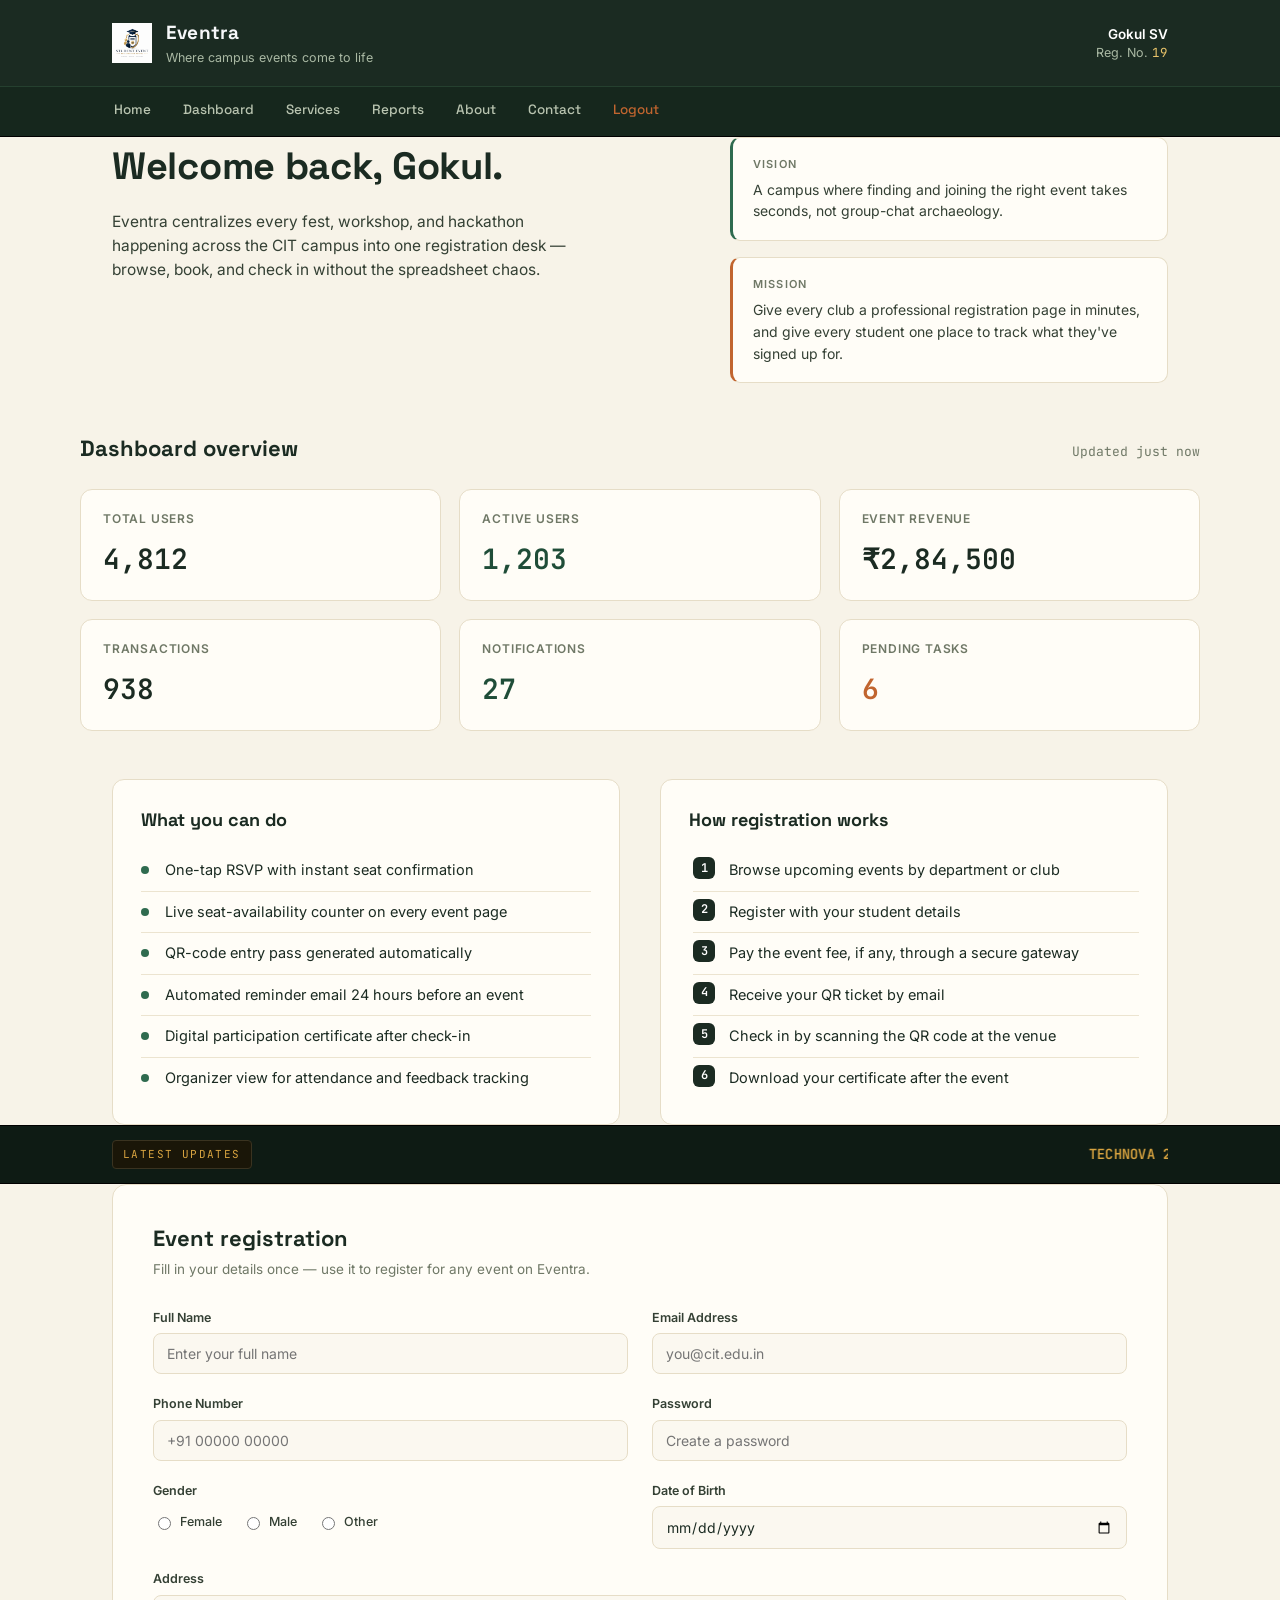
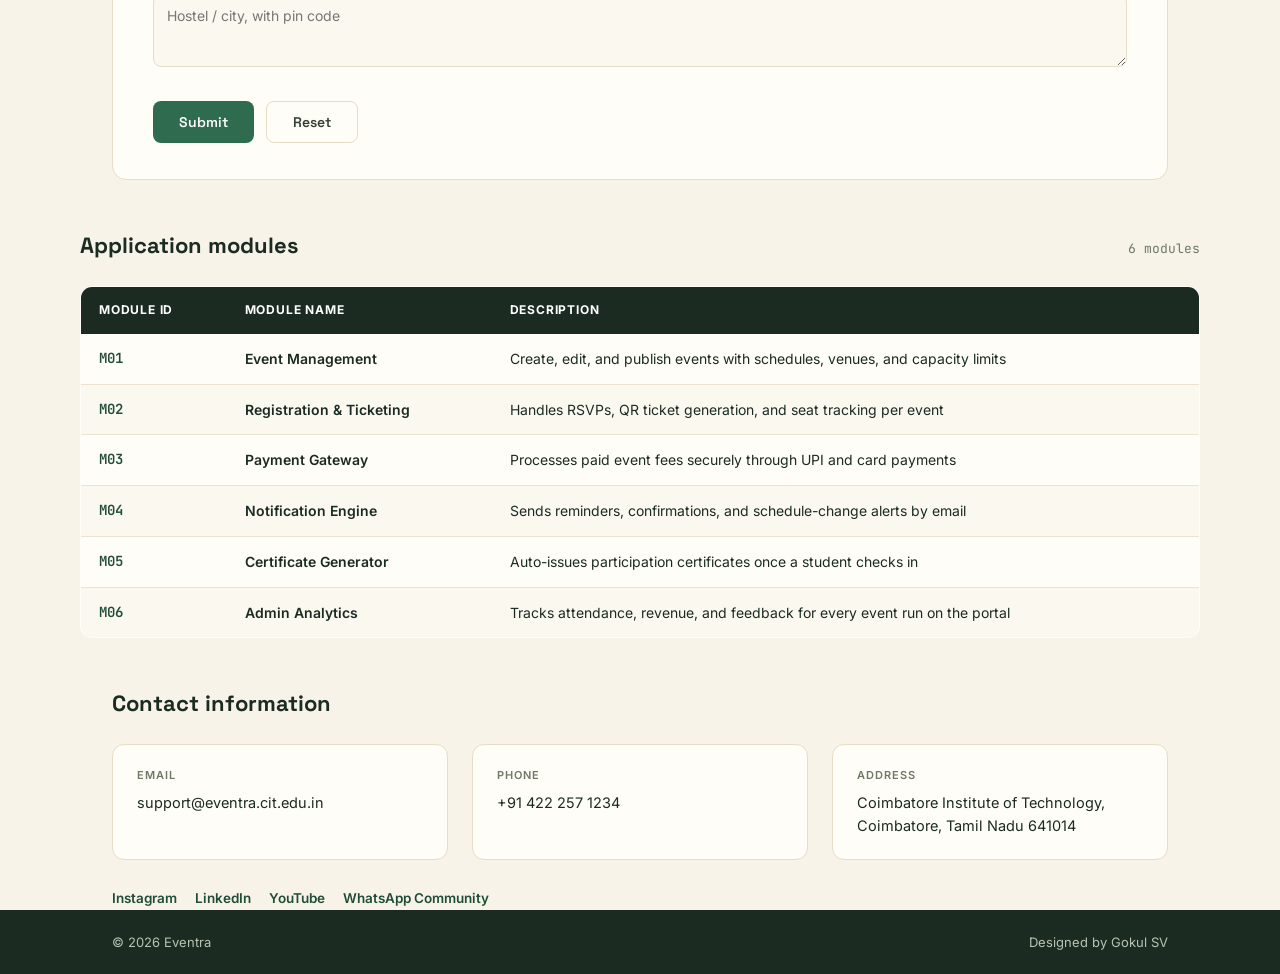
==== index.html @ 33c058a0 "Add files via upload" ====
<!DOCTYPE html>
<html lang="en">
<head>
<meta charset="UTF-8">
<meta name="viewport" content="width=device-width, initial-scale=1.0">
<title>Eventra — Student Event Registration Portal</title>
<link rel="preconnect" href="https://fonts.googleapis.com">
<link rel="preconnect" href="https://fonts.gstatic.com" crossorigin>
<link href="https://fonts.googleapis.com/css2?family=Space+Grotesk:wght@500;600;700&family=Inter:wght@400;500;600&family=JetBrains+Mono:wght@400;500;600&display=swap" rel="stylesheet">
<style>
  :root{
    --ink:#1b2b22;
    --paper:#f7f3e8;
    --surface:#fffdf7;
    --line:#e6ddc7;
    --muted:#6f7866;
    --teal:#2f6b4f;
    --teal-deep:#1f4d38;
    --coral:#c1652f;
    --amber:#d9a440;
  }

  *{ box-sizing:border-box; }
  html,body{ margin:0; padding:0; }
  body{
    background:var(--paper);
    color:var(--ink);
    font-family:'Inter', sans-serif;
    line-height:1.55;
    -webkit-font-smoothing:antialiased;
  }
  h1,h2,h3,.brand-name,nav a,button{ font-family:'Space Grotesk', sans-serif; }
  .mono{ font-family:'JetBrains Mono', monospace; }
  a{ color:inherit; text-decoration:none; }
  img,svg{ display:block; }

  .wrap{ max-width:1120px; margin:0 auto; padding:0 32px; }
  section{ padding:64px 0; }
  section.tight{ padding:48px 0; }

  /* ---------- Header ---------- */
  header.site-head{
    background:var(--ink);
    color:#f6f7f9;
    position:sticky;
    top:0;
    z-index:50;
    border-bottom:1px solid #000;
  }
  .head-inner{
    max-width:1120px;
    margin:0 auto;
    padding:18px 32px;
    display:flex;
    align-items:center;
    justify-content:space-between;
    gap:24px;
    flex-wrap:wrap;
  }
  .brand{ display:flex; align-items:center; gap:14px; }
  .brand-mark{
    width:40px; height:40px; border-radius:10px;
    background:linear-gradient(155deg, var(--teal), var(--teal-deep));
    display:flex; align-items:center; justify-content:center;
    color:#fff; font-weight:700; font-size:18px; flex-shrink:0;
  }
  .brand-text .brand-name{ font-size:19px; font-weight:700; letter-spacing:0.2px; }
  .brand-text .tagline{ font-size:12.5px; color:#a9b8a3; margin-top:1px; }

  .student-tag{
    text-align:right;
    font-size:12.5px;
    color:#a9b8a3;
    line-height:1.4;
  }
  .student-tag strong{ color:#fff; font-weight:600; display:block; font-size:13.5px; }
  .student-tag .regno{ color:#e9c46a; }

  nav.main-nav{
    background:#16271d;
    border-top:1px solid #25402f;
  }
  nav.main-nav ul{
    max-width:1120px;
    margin:0 auto;
    padding:0 32px;
    list-style:none;
    display:flex;
    gap:28px;
    overflow-x:auto;
  }
  nav.main-nav li{ flex-shrink:0; }
  nav.main-nav a{
    display:inline-block;
    padding:13px 2px;
    color:#b9c4b0;
    font-size:13.5px;
    font-weight:500;
    border-bottom:2px solid transparent;
  }
  nav.main-nav a:hover{ color:#fff; border-bottom-color:var(--teal); }
  nav.main-nav a.logout{ color:var(--coral); }

  /* ---------- Welcome ---------- */
  .welcome-grid{
    display:grid;
    grid-template-columns:1.3fr 1fr;
    gap:48px;
    align-items:start;
  }
  .welcome-grid h1{
    font-size:38px;
    font-weight:700;
    margin:0 0 14px;
    letter-spacing:-0.3px;
  }
  .welcome-grid p.desc{
    color:#344034;
    font-size:15.5px;
    max-width:480px;
    margin:0;
  }
  .vm-stack{ display:flex; flex-direction:column; gap:16px; }
  .vm-card{
    background:var(--surface);
    border:1px solid var(--line);
    border-left:3px solid var(--teal);
    border-radius:10px;
    padding:18px 20px;
  }
  .vm-card.mission{ border-left-color:var(--coral); }
  .vm-card .eyebrow{
    font-size:11px;
    text-transform:uppercase;
    letter-spacing:1.2px;
    color:var(--muted);
    font-weight:600;
    margin-bottom:6px;
  }
  .vm-card p{ margin:0; font-size:14px; color:#344034; }

  /* ---------- Stats ---------- */
  .stats-head{ display:flex; align-items:baseline; justify-content:space-between; margin-bottom:24px; flex-wrap:wrap; gap:8px; }
  .stats-head h2{ font-size:22px; margin:0; }
  .stats-head span{ font-size:13px; color:var(--muted); }

  .stat-grid{
    display:grid;
    grid-template-columns:repeat(3, 1fr);
    gap:18px;
  }
  .stat-card{
    background:var(--surface);
    border:1px solid var(--line);
    border-radius:12px;
    padding:20px 22px;
  }
  .stat-card .label{
    font-size:12px;
    color:var(--muted);
    text-transform:uppercase;
    letter-spacing:0.8px;
    font-weight:600;
  }
  .stat-card .value{
    font-family:'JetBrains Mono', monospace;
    font-size:28px;
    font-weight:600;
    margin-top:8px;
    color:var(--ink);
  }
  .stat-card .value.accent{ color:var(--teal-deep); }
  .stat-card .value.warn{ color:var(--coral); }

  /* ---------- Features / Services ---------- */
  .split-grid{
    display:grid;
    grid-template-columns:1fr 1fr;
    gap:40px;
  }
  .split-grid h3{ font-size:18px; margin:0 0 16px; }
  .split-grid .panel{
    background:var(--surface);
    border:1px solid var(--line);
    border-radius:12px;
    padding:26px 28px;
    height:100%;
  }
  ul.feature-list{ margin:0; padding:0; list-style:none; }
  ul.feature-list li{
    position:relative;
    padding:9px 0 9px 24px;
    font-size:14.5px;
    border-bottom:1px solid #ece4d0;
  }
  ul.feature-list li:last-child{ border-bottom:none; }
  ul.feature-list li::before{
    content:"";
    position:absolute; left:0; top:16px;
    width:8px; height:8px; border-radius:50%;
    background:var(--teal);
  }

  ol.service-list{ margin:0; padding:0 0 0 4px; list-style:none; counter-reset:step; }
  ol.service-list li{
    counter-increment:step;
    position:relative;
    padding:9px 0 9px 36px;
    font-size:14.5px;
    border-bottom:1px solid #ece4d0;
  }
  ol.service-list li:last-child{ border-bottom:none; }
  ol.service-list li::before{
    content:counter(step);
    position:absolute; left:0; top:7px;
    width:22px; height:22px; border-radius:6px;
    background:var(--ink); color:#fff;
    font-family:'JetBrains Mono', monospace;
    font-size:12px; font-weight:600;
    display:flex; align-items:center; justify-content:center;
  }

  /* ---------- Latest Updates: departure board ---------- */
  .board-section{ padding:0; }
  .board{
    background:#0e1b14;
    border-top:1px solid #000;
    border-bottom:1px solid #000;
    padding:0;
    overflow:hidden;
  }
  .board-inner{
    max-width:1120px;
    margin:0 auto;
    padding:14px 32px;
    display:flex;
    align-items:center;
    gap:18px;
  }
  .board-label{
    flex-shrink:0;
    font-family:'JetBrains Mono', monospace;
    font-size:11px;
    letter-spacing:1.4px;
    text-transform:uppercase;
    color:var(--amber);
    border:1px solid #3a3320;
    padding:5px 10px;
    border-radius:4px;
    background:#1a1608;
  }
  marquee{
    font-family:'JetBrains Mono', monospace;
    color:#bfe6c9;
    font-size:14px;
    letter-spacing:0.3px;
  }
  marquee b{ color:var(--amber); font-weight:600; }

  /* ---------- Registration Form ---------- */
  .form-card{
    background:var(--surface);
    border:1px solid var(--line);
    border-radius:14px;
    padding:36px 40px;
  }
  .form-card h2{ margin:0 0 4px; font-size:22px; }
  .form-card .sub{ color:var(--muted); font-size:13.5px; margin:0 0 28px; }
  .form-grid{
    display:grid;
    grid-template-columns:1fr 1fr;
    gap:20px 24px;
  }
  .form-grid .full{ grid-column:1 / -1; }
  label{
    display:block;
    font-size:12.5px;
    font-weight:600;
    color:#344034;
    margin-bottom:6px;
  }
  input[type=text], input[type=email], input[type=tel], input[type=password], input[type=date], select, textarea{
    width:100%;
    border:1px solid var(--line);
    border-radius:8px;
    padding:11px 13px;
    font-family:'Inter', sans-serif;
    font-size:14px;
    background:#fbf8f0;
    color:var(--ink);
  }
  input:focus, select:focus, textarea:focus{
    outline:2px solid var(--teal);
    outline-offset:1px;
    background:#fffdf7;
  }
  textarea{ resize:vertical; min-height:72px; }
  .radio-row{ display:flex; gap:20px; align-items:center; padding-top:6px; }
  .radio-row label{ display:flex; align-items:center; gap:6px; font-weight:500; margin-bottom:0; }
  .radio-row input{ width:auto; }
  .form-actions{ display:flex; gap:12px; margin-top:8px; }
  button{
    font-size:14px; font-weight:600;
    padding:11px 26px;
    border-radius:8px;
    border:none;
    cursor:pointer;
  }
  button[type=submit]{ background:var(--teal); color:#fff; }
  button[type=submit]:hover{ background:var(--teal-deep); }
  button[type=reset]{ background:transparent; color:#344034; border:1px solid var(--line); }
  button[type=reset]:hover{ background:#f0ead8; }

  /* ---------- Modules table ---------- */
  table.modules{
    width:100%;
    border-collapse:collapse;
    background:var(--surface);
    border:1px solid var(--line);
    border-radius:12px;
    overflow:hidden;
  }
  table.modules thead th{
    background:var(--ink);
    color:#fff;
    text-align:left;
    font-size:12px;
    text-transform:uppercase;
    letter-spacing:0.8px;
    padding:14px 18px;
  }
  table.modules td{
    padding:14px 18px;
    font-size:14px;
    border-bottom:1px solid #ece4d0;
    vertical-align:top;
  }
  table.modules tbody tr:nth-child(even){ background:#fbf8f0; }
  table.modules tbody tr:last-child td{ border-bottom:none; }
  table.modules td.id{ font-family:'JetBrains Mono', monospace; color:var(--teal-deep); font-weight:600; white-space:nowrap; }
  table.modules td.name{ font-weight:600; white-space:nowrap; }

  /* ---------- Contact ---------- */
  .contact-grid{
    display:grid;
    grid-template-columns:repeat(3, 1fr);
    gap:24px;
  }
  .contact-card{
    background:var(--surface);
    border:1px solid var(--line);
    border-radius:12px;
    padding:22px 24px;
  }
  .contact-card .eyebrow{
    font-size:11px; text-transform:uppercase; letter-spacing:1px;
    color:var(--muted); font-weight:600; margin-bottom:8px;
  }
  .contact-card p{ margin:0; font-size:14.5px; }
  .social-row{
    margin-top:28px;
    display:flex; gap:18px; flex-wrap:wrap;
    font-size:13.5px;
  }
  .social-row a{ color:var(--teal-deep); font-weight:600; border-bottom:1px solid transparent; }
  .social-row a:hover{ border-bottom-color:var(--teal-deep); }

  /* ---------- Footer ---------- */
  footer{
    background:var(--ink);
    color:#b9c4b0;
    padding:22px 0;
  }
  .foot-inner{
    max-width:1120px;
    margin:0 auto;
    padding:0 32px;
    display:flex;
    justify-content:space-between;
    flex-wrap:wrap;
    gap:8px;
    font-size:13px;
  }

  /* ---------- Responsive ---------- */
  @media (max-width: 860px){
    .welcome-grid, .split-grid{ grid-template-columns:1fr; }
    .stat-grid{ grid-template-columns:repeat(2,1fr); }
    .contact-grid{ grid-template-columns:1fr; }
    .form-grid{ grid-template-columns:1fr; }
    .form-card{ padding:28px 22px; }
  }
  @media (max-width: 520px){
    .stat-grid{ grid-template-columns:1fr; }
    .welcome-grid h1{ font-size:30px; }
    .head-inner{ flex-direction:column; align-items:flex-start; }
    .student-tag{ text-align:left; }
  }
</style>
</head>
<body>

<header class="site-head">
  <div class="head-inner">
    <div class="brand">
      <div class="brand-mark">
    <img src="logo.png" alt="Eventra Logo" width="40" height="40">
</div>
      <div class="brand-text">
        <div class="brand-name">Eventra</div>
        <div class="tagline">Where campus events come to life</div>
      </div>
    </div>
    <div class="student-tag">
      <strong>Gokul SV</strong>
      Reg. No. <span class="regno mono">19</span>
    </div>
  </div>
  <nav class="main-nav">
    <ul>
      <li><a href="#home">Home</a></li>
      <li><a href="#dashboard">Dashboard</a></li>
      <li><a href="#services">Services</a></li>
      <li><a href="#reports">Reports</a></li>
      <li><a href="#about">About</a></li>
      <li><a href="#contact">Contact</a></li>
      <li><a href="#" class="logout">Logout</a></li>
    </ul>
  </nav>
</header>

<!-- Welcome Section -->
<section id="home" class="wrap">
  <div class="welcome-grid">
    <div>
      <h1>Welcome back, Gokul.</h1>
      <p class="desc">Eventra centralizes every fest, workshop, and hackathon happening across the CIT campus into one registration desk — browse, book, and check in without the spreadsheet chaos.</p>
    </div>
    <div class="vm-stack">
      <div class="vm-card">
        <div class="eyebrow">Vision</div>
        <p>A campus where finding and joining the right event takes seconds, not group-chat archaeology.</p>
      </div>
      <div class="vm-card mission">
        <div class="eyebrow">Mission</div>
        <p>Give every club a professional registration page in minutes, and give every student one place to track what they've signed up for.</p>
      </div>
    </div>
  </div>
</section>

<!-- Dashboard Statistics -->
<section id="dashboard" class="wrap tight">
  <div class="stats-head">
    <h2>Dashboard overview</h2>
    <span class="mono">Updated just now</span>
  </div>
  <div class="stat-grid">
    <div class="stat-card">
      <div class="label">Total Users</div>
      <div class="value">4,812</div>
    </div>
    <div class="stat-card">
      <div class="label">Active Users</div>
      <div class="value accent">1,203</div>
    </div>
    <div class="stat-card">
      <div class="label">Event Revenue</div>
      <div class="value">&#8377;2,84,500</div>
    </div>
    <div class="stat-card">
      <div class="label">Transactions</div>
      <div class="value">938</div>
    </div>
    <div class="stat-card">
      <div class="label">Notifications</div>
      <div class="value accent">27</div>
    </div>
    <div class="stat-card">
      <div class="label">Pending Tasks</div>
      <div class="value warn">6</div>
    </div>
  </div>
</section>

<!-- Features & Services -->
<section id="services" class="wrap">
  <div class="split-grid">
    <div class="panel">
      <h3>What you can do</h3>
      <ul class="feature-list">
        <li>One-tap RSVP with instant seat confirmation</li>
        <li>Live seat-availability counter on every event page</li>
        <li>QR-code entry pass generated automatically</li>
        <li>Automated reminder email 24 hours before an event</li>
        <li>Digital participation certificate after check-in</li>
        <li>Organizer view for attendance and feedback tracking</li>
      </ul>
    </div>
    <div class="panel">
      <h3>How registration works</h3>
      <ol class="service-list">
        <li>Browse upcoming events by department or club</li>
        <li>Register with your student details</li>
        <li>Pay the event fee, if any, through a secure gateway</li>
        <li>Receive your QR ticket by email</li>
        <li>Check in by scanning the QR code at the venue</li>
        <li>Download your certificate after the event</li>
      </ol>
    </div>
  </div>
</section>

<!-- Latest Updates -->
<section class="board-section">
  <div class="board">
    <div class="board-inner">
      <span class="board-label">Latest&nbsp;Updates</span>
      <marquee behavior="scroll" direction="left" scrollamount="5">
        <b>TECHNOVA 2026</b> registrations close this Friday &nbsp;&bull;&nbsp; New workshop on <b>UI/UX Design</b> — seats filling fast &nbsp;&bull;&nbsp; Cultural Fest volunteer sign-ups are now open &nbsp;&bull;&nbsp; Scheduled maintenance: payment gateway upgrade tonight, 11&nbsp;PM–12&nbsp;AM &nbsp;&bull;&nbsp; Certificates for last week's Hackathon are now ready for download
      </marquee>
    </div>
  </div>
</section>

<!-- Registration Form -->
<section id="register" class="wrap">
  <div class="form-card">
    <h2>Event registration</h2>
    <p class="sub">Fill in your details once — use it to register for any event on Eventra.</p>
    <form>
      <div class="form-grid">
        <div>
          <label for="name">Full Name</label>
          <input type="text" id="name" name="name" placeholder="Enter your full name" required>
        </div>
        <div>
          <label for="email">Email Address</label>
          <input type="email" id="email" name="email" placeholder="you@cit.edu.in" required>
        </div>
        <div>
          <label for="phone">Phone Number</label>
          <input type="tel" id="phone" name="phone" placeholder="+91 00000 00000" required>
        </div>
        <div>
          <label for="password">Password</label>
          <input type="password" id="password" name="password" placeholder="Create a password" required>
        </div>
        <div>
          <label>Gender</label>
          <div class="radio-row">
            <label><input type="radio" name="gender" value="female"> Female</label>
            <label><input type="radio" name="gender" value="male"> Male</label>
            <label><input type="radio" name="gender" value="other"> Other</label>
          </div>
        </div>
        <div>
          <label for="dob">Date of Birth</label>
          <input type="date" id="dob" name="dob">
        </div>
        <div class="full">
          <label for="address">Address</label>
          <textarea id="address" name="address" placeholder="Hostel / city, with pin code"></textarea>
        </div>
        <div class="full form-actions">
          <button type="submit">Submit</button>
          <button type="reset">Reset</button>
        </div>
      </div>
    </form>
  </div>
</section>

<!-- Application Modules -->
<section id="reports" class="wrap tight">
  <div class="stats-head">
    <h2>Application modules</h2>
    <span class="mono">6 modules</span>
  </div>
  <table class="modules">
    <thead>
      <tr>
        <th>Module ID</th>
        <th>Module Name</th>
        <th>Description</th>
      </tr>
    </thead>
    <tbody>
      <tr>
        <td class="id">M01</td>
        <td class="name">Event Management</td>
        <td>Create, edit, and publish events with schedules, venues, and capacity limits</td>
      </tr>
      <tr>
        <td class="id">M02</td>
        <td class="name">Registration &amp; Ticketing</td>
        <td>Handles RSVPs, QR ticket generation, and seat tracking per event</td>
      </tr>
      <tr>
        <td class="id">M03</td>
        <td class="name">Payment Gateway</td>
        <td>Processes paid event fees securely through UPI and card payments</td>
      </tr>
      <tr>
        <td class="id">M04</td>
        <td class="name">Notification Engine</td>
        <td>Sends reminders, confirmations, and schedule-change alerts by email</td>
      </tr>
      <tr>
        <td class="id">M05</td>
        <td class="name">Certificate Generator</td>
        <td>Auto-issues participation certificates once a student checks in</td>
      </tr>
      <tr>
        <td class="id">M06</td>
        <td class="name">Admin Analytics</td>
        <td>Tracks attendance, revenue, and feedback for every event run on the portal</td>
      </tr>
    </tbody>
  </table>
</section>

<!-- Contact Information -->
<section id="contact" class="wrap">
  <div class="stats-head">
    <h2>Contact information</h2>
  </div>
  <div class="contact-grid">
    <div class="contact-card">
      <div class="eyebrow">Email</div>
      <p>support@eventra.cit.edu.in</p>
    </div>
    <div class="contact-card">
      <div class="eyebrow">Phone</div>
      <p>+91 422 257 1234</p>
    </div>
    <div class="contact-card">
      <div class="eyebrow">Address</div>
      <p>Coimbatore Institute of Technology, Coimbatore, Tamil Nadu 641014</p>
    </div>
  </div>
  <div class="social-row">
    <a href="#">Instagram</a>
    <a href="#">LinkedIn</a>
    <a href="#">YouTube</a>
    <a href="#">WhatsApp Community</a>
  </div>
</section>

<div id="about" style="display:none"></div>

<footer>
  <div class="foot-inner">
    <span>&copy; 2026 Eventra</span>
    <span>Designed by Gokul SV</span>
  </div>
</footer>

</body>
</html>
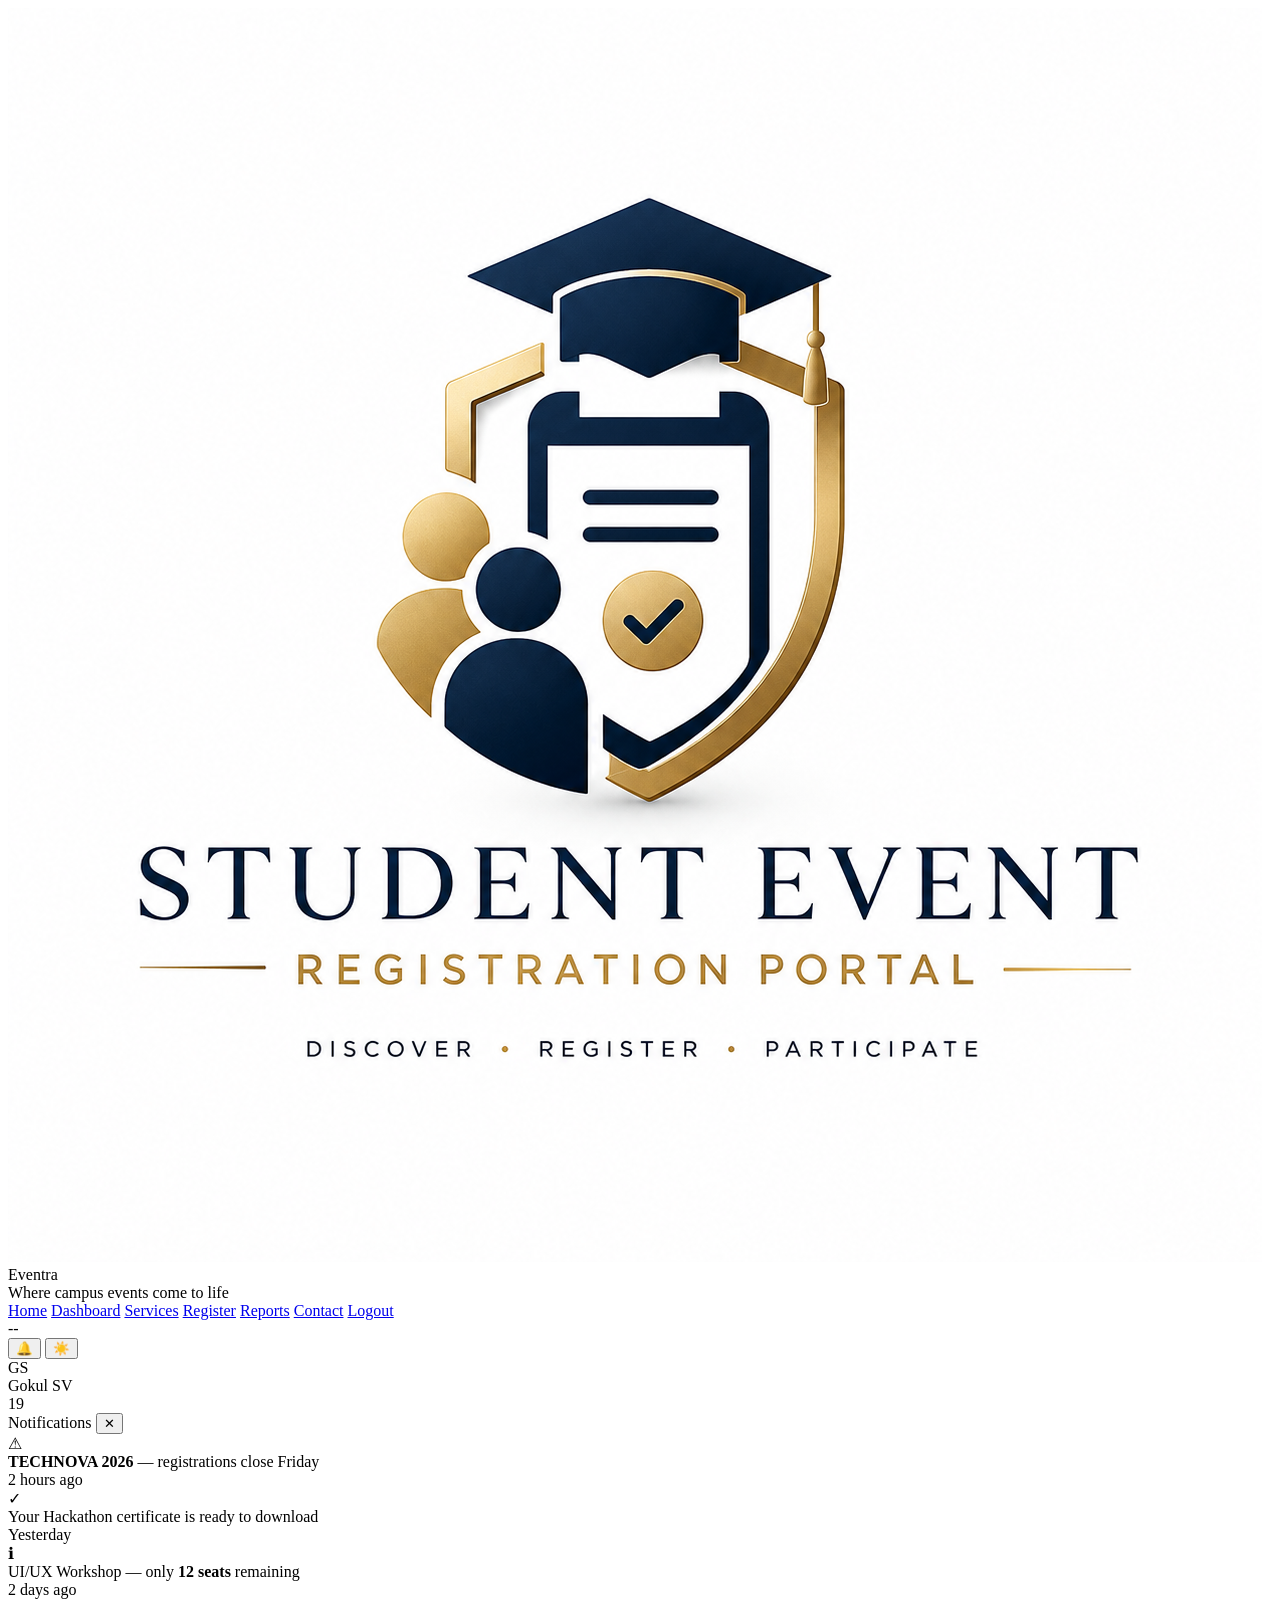
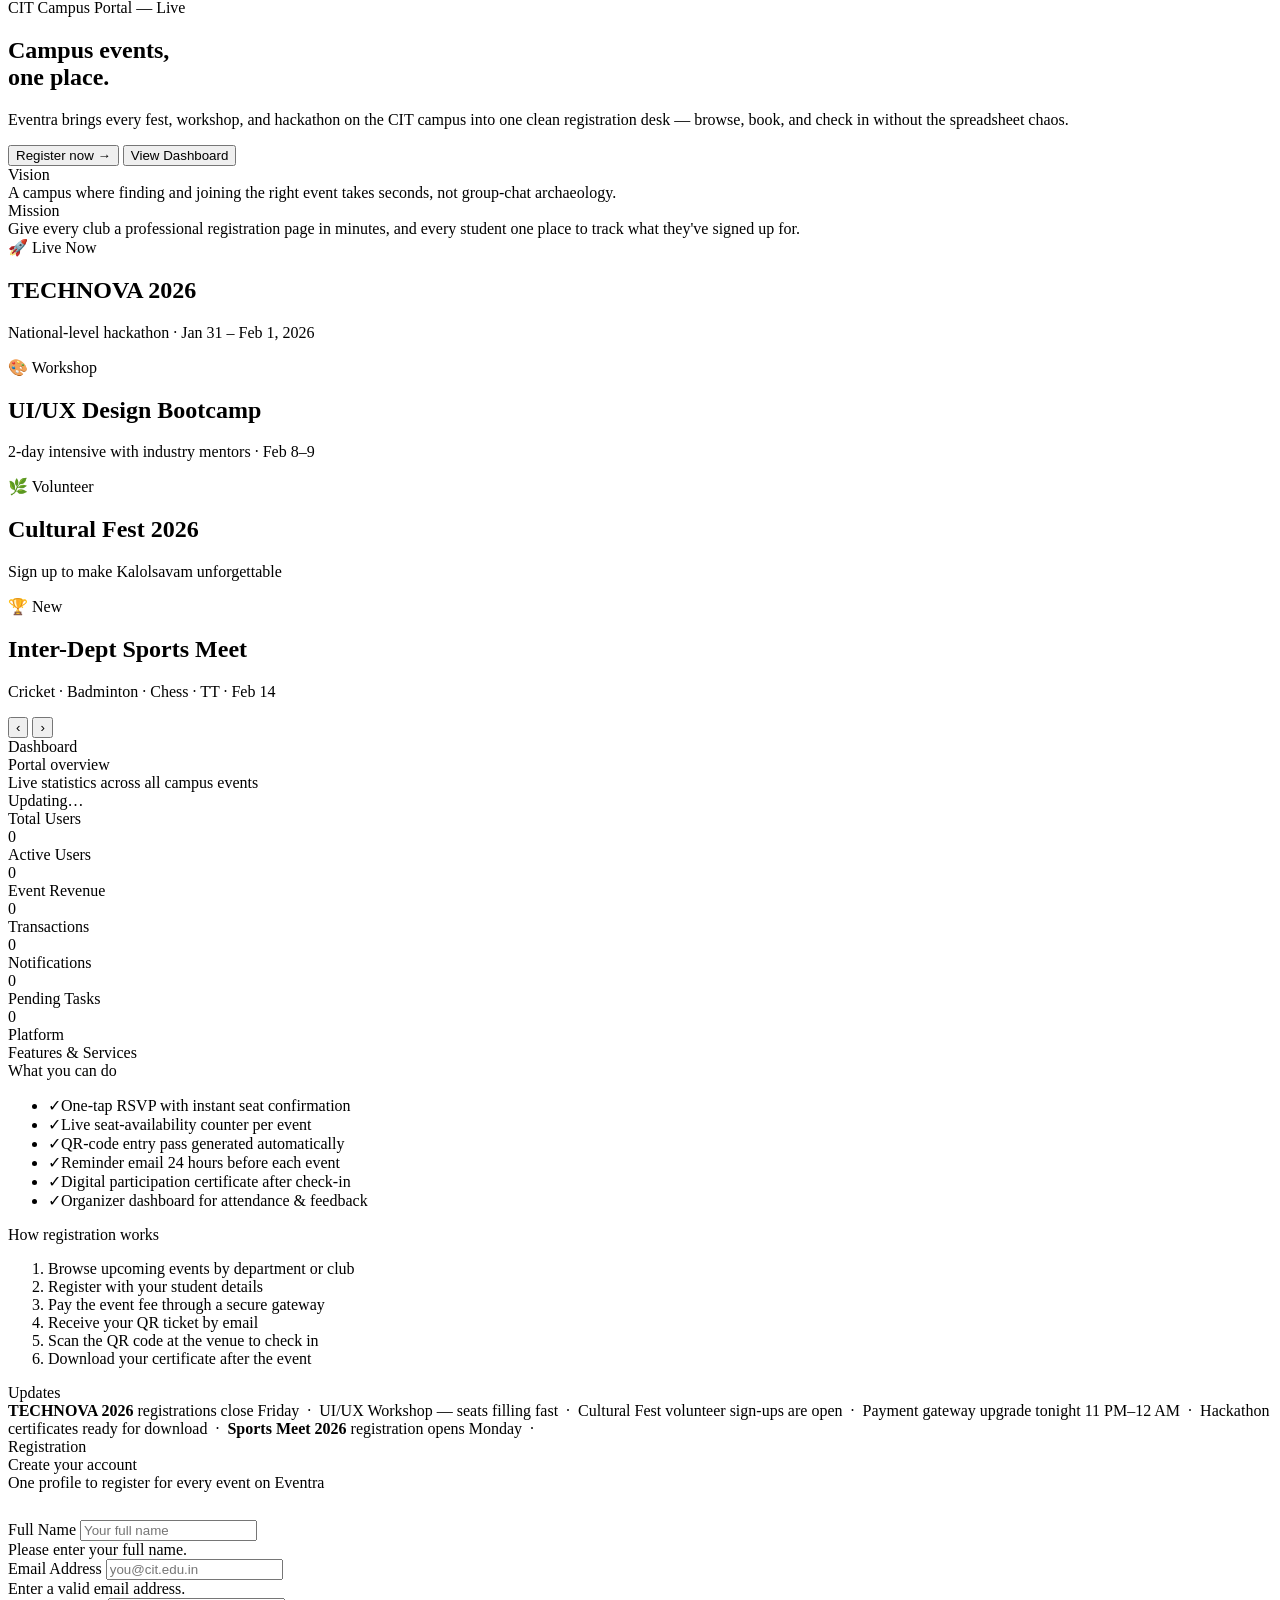
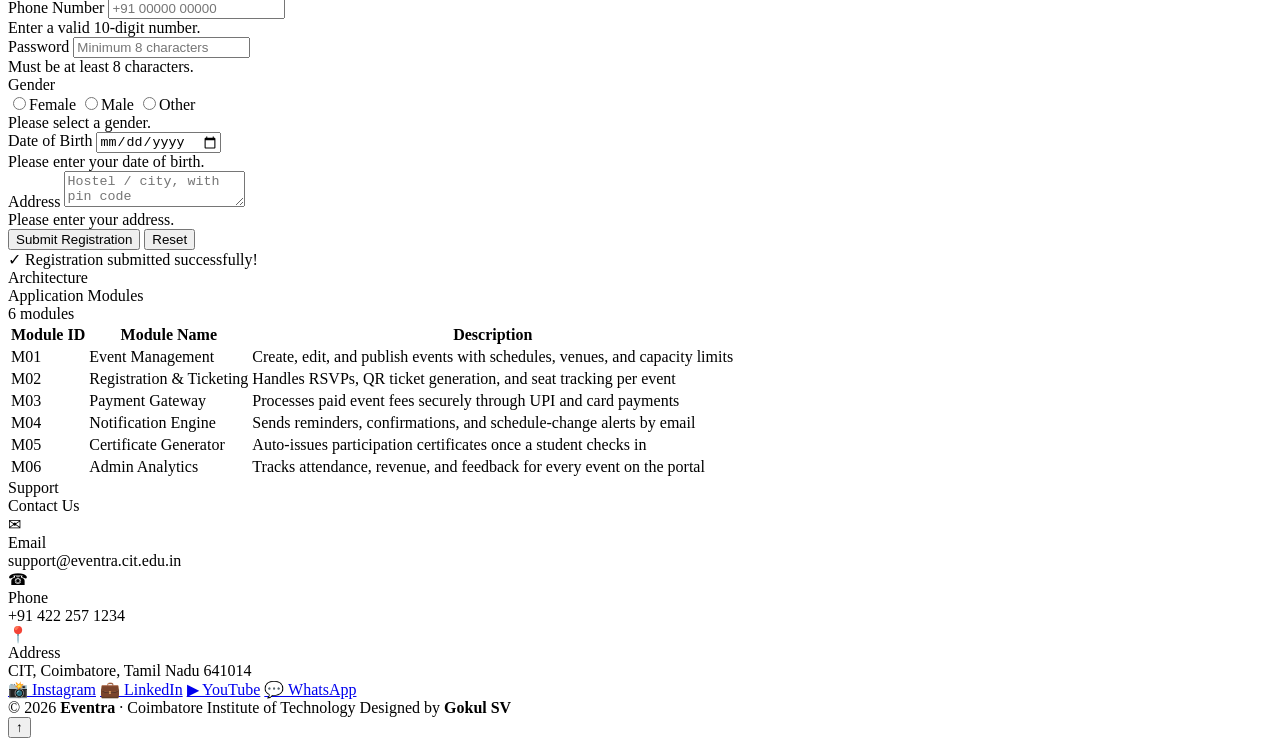
==== commit 2f1743e3: "Update index.html" ====
--- a/index.html
+++ b/index.html
@@ -3,658 +3,395 @@
 <head>
 <meta charset="UTF-8">
 <meta name="viewport" content="width=device-width, initial-scale=1.0">
+<link rel="icon" type="logo.png" href="logo.png">
 <title>Eventra — Student Event Registration Portal</title>
 <link rel="preconnect" href="https://fonts.googleapis.com">
 <link rel="preconnect" href="https://fonts.gstatic.com" crossorigin>
-<link href="https://fonts.googleapis.com/css2?family=Space+Grotesk:wght@500;600;700&family=Inter:wght@400;500;600&family=JetBrains+Mono:wght@400;500;600&display=swap" rel="stylesheet">
-<style>
-  :root{
-    --ink:#1b2b22;
-    --paper:#f7f3e8;
-    --surface:#fffdf7;
-    --line:#e6ddc7;
-    --muted:#6f7866;
-    --teal:#2f6b4f;
-    --teal-deep:#1f4d38;
-    --coral:#c1652f;
-    --amber:#d9a440;
-  }
-
-  *{ box-sizing:border-box; }
-  html,body{ margin:0; padding:0; }
-  body{
-    background:var(--paper);
-    color:var(--ink);
-    font-family:'Inter', sans-serif;
-    line-height:1.55;
-    -webkit-font-smoothing:antialiased;
-  }
-  h1,h2,h3,.brand-name,nav a,button{ font-family:'Space Grotesk', sans-serif; }
-  .mono{ font-family:'JetBrains Mono', monospace; }
-  a{ color:inherit; text-decoration:none; }
-  img,svg{ display:block; }
-
-  .wrap{ max-width:1120px; margin:0 auto; padding:0 32px; }
-  section{ padding:64px 0; }
-  section.tight{ padding:48px 0; }
-
-  /* ---------- Header ---------- */
-  header.site-head{
-    background:var(--ink);
-    color:#f6f7f9;
-    position:sticky;
-    top:0;
-    z-index:50;
-    border-bottom:1px solid #000;
-  }
-  .head-inner{
-    max-width:1120px;
-    margin:0 auto;
-    padding:18px 32px;
-    display:flex;
-    align-items:center;
-    justify-content:space-between;
-    gap:24px;
-    flex-wrap:wrap;
-  }
-  .brand{ display:flex; align-items:center; gap:14px; }
-  .brand-mark{
-    width:40px; height:40px; border-radius:10px;
-    background:linear-gradient(155deg, var(--teal), var(--teal-deep));
-    display:flex; align-items:center; justify-content:center;
-    color:#fff; font-weight:700; font-size:18px; flex-shrink:0;
-  }
-  .brand-text .brand-name{ font-size:19px; font-weight:700; letter-spacing:0.2px; }
-  .brand-text .tagline{ font-size:12.5px; color:#a9b8a3; margin-top:1px; }
-
-  .student-tag{
-    text-align:right;
-    font-size:12.5px;
-    color:#a9b8a3;
-    line-height:1.4;
-  }
-  .student-tag strong{ color:#fff; font-weight:600; display:block; font-size:13.5px; }
-  .student-tag .regno{ color:#e9c46a; }
-
-  nav.main-nav{
-    background:#16271d;
-    border-top:1px solid #25402f;
-  }
-  nav.main-nav ul{
-    max-width:1120px;
-    margin:0 auto;
-    padding:0 32px;
-    list-style:none;
-    display:flex;
-    gap:28px;
-    overflow-x:auto;
-  }
-  nav.main-nav li{ flex-shrink:0; }
-  nav.main-nav a{
-    display:inline-block;
-    padding:13px 2px;
-    color:#b9c4b0;
-    font-size:13.5px;
-    font-weight:500;
-    border-bottom:2px solid transparent;
-  }
-  nav.main-nav a:hover{ color:#fff; border-bottom-color:var(--teal); }
-  nav.main-nav a.logout{ color:var(--coral); }
-
-  /* ---------- Welcome ---------- */
-  .welcome-grid{
-    display:grid;
-    grid-template-columns:1.3fr 1fr;
-    gap:48px;
-    align-items:start;
-  }
-  .welcome-grid h1{
-    font-size:38px;
-    font-weight:700;
-    margin:0 0 14px;
-    letter-spacing:-0.3px;
-  }
-  .welcome-grid p.desc{
-    color:#344034;
-    font-size:15.5px;
-    max-width:480px;
-    margin:0;
-  }
-  .vm-stack{ display:flex; flex-direction:column; gap:16px; }
-  .vm-card{
-    background:var(--surface);
-    border:1px solid var(--line);
-    border-left:3px solid var(--teal);
-    border-radius:10px;
-    padding:18px 20px;
-  }
-  .vm-card.mission{ border-left-color:var(--coral); }
-  .vm-card .eyebrow{
-    font-size:11px;
-    text-transform:uppercase;
-    letter-spacing:1.2px;
-    color:var(--muted);
-    font-weight:600;
-    margin-bottom:6px;
-  }
-  .vm-card p{ margin:0; font-size:14px; color:#344034; }
-
-  /* ---------- Stats ---------- */
-  .stats-head{ display:flex; align-items:baseline; justify-content:space-between; margin-bottom:24px; flex-wrap:wrap; gap:8px; }
-  .stats-head h2{ font-size:22px; margin:0; }
-  .stats-head span{ font-size:13px; color:var(--muted); }
-
-  .stat-grid{
-    display:grid;
-    grid-template-columns:repeat(3, 1fr);
-    gap:18px;
-  }
-  .stat-card{
-    background:var(--surface);
-    border:1px solid var(--line);
-    border-radius:12px;
-    padding:20px 22px;
-  }
-  .stat-card .label{
-    font-size:12px;
-    color:var(--muted);
-    text-transform:uppercase;
-    letter-spacing:0.8px;
-    font-weight:600;
-  }
-  .stat-card .value{
-    font-family:'JetBrains Mono', monospace;
-    font-size:28px;
-    font-weight:600;
-    margin-top:8px;
-    color:var(--ink);
-  }
-  .stat-card .value.accent{ color:var(--teal-deep); }
-  .stat-card .value.warn{ color:var(--coral); }
-
-  /* ---------- Features / Services ---------- */
-  .split-grid{
-    display:grid;
-    grid-template-columns:1fr 1fr;
-    gap:40px;
-  }
-  .split-grid h3{ font-size:18px; margin:0 0 16px; }
-  .split-grid .panel{
-    background:var(--surface);
-    border:1px solid var(--line);
-    border-radius:12px;
-    padding:26px 28px;
-    height:100%;
-  }
-  ul.feature-list{ margin:0; padding:0; list-style:none; }
-  ul.feature-list li{
-    position:relative;
-    padding:9px 0 9px 24px;
-    font-size:14.5px;
-    border-bottom:1px solid #ece4d0;
-  }
-  ul.feature-list li:last-child{ border-bottom:none; }
-  ul.feature-list li::before{
-    content:"";
-    position:absolute; left:0; top:16px;
-    width:8px; height:8px; border-radius:50%;
-    background:var(--teal);
-  }
-
-  ol.service-list{ margin:0; padding:0 0 0 4px; list-style:none; counter-reset:step; }
-  ol.service-list li{
-    counter-increment:step;
-    position:relative;
-    padding:9px 0 9px 36px;
-    font-size:14.5px;
-    border-bottom:1px solid #ece4d0;
-  }
-  ol.service-list li:last-child{ border-bottom:none; }
-  ol.service-list li::before{
-    content:counter(step);
-    position:absolute; left:0; top:7px;
-    width:22px; height:22px; border-radius:6px;
-    background:var(--ink); color:#fff;
-    font-family:'JetBrains Mono', monospace;
-    font-size:12px; font-weight:600;
-    display:flex; align-items:center; justify-content:center;
-  }
-
-  /* ---------- Latest Updates: departure board ---------- */
-  .board-section{ padding:0; }
-  .board{
-    background:#0e1b14;
-    border-top:1px solid #000;
-    border-bottom:1px solid #000;
-    padding:0;
-    overflow:hidden;
-  }
-  .board-inner{
-    max-width:1120px;
-    margin:0 auto;
-    padding:14px 32px;
-    display:flex;
-    align-items:center;
-    gap:18px;
-  }
-  .board-label{
-    flex-shrink:0;
-    font-family:'JetBrains Mono', monospace;
-    font-size:11px;
-    letter-spacing:1.4px;
-    text-transform:uppercase;
-    color:var(--amber);
-    border:1px solid #3a3320;
-    padding:5px 10px;
-    border-radius:4px;
-    background:#1a1608;
-  }
-  marquee{
-    font-family:'JetBrains Mono', monospace;
-    color:#bfe6c9;
-    font-size:14px;
-    letter-spacing:0.3px;
-  }
-  marquee b{ color:var(--amber); font-weight:600; }
-
-  /* ---------- Registration Form ---------- */
-  .form-card{
-    background:var(--surface);
-    border:1px solid var(--line);
-    border-radius:14px;
-    padding:36px 40px;
-  }
-  .form-card h2{ margin:0 0 4px; font-size:22px; }
-  .form-card .sub{ color:var(--muted); font-size:13.5px; margin:0 0 28px; }
-  .form-grid{
-    display:grid;
-    grid-template-columns:1fr 1fr;
-    gap:20px 24px;
-  }
-  .form-grid .full{ grid-column:1 / -1; }
-  label{
-    display:block;
-    font-size:12.5px;
-    font-weight:600;
-    color:#344034;
-    margin-bottom:6px;
-  }
-  input[type=text], input[type=email], input[type=tel], input[type=password], input[type=date], select, textarea{
-    width:100%;
-    border:1px solid var(--line);
-    border-radius:8px;
-    padding:11px 13px;
-    font-family:'Inter', sans-serif;
-    font-size:14px;
-    background:#fbf8f0;
-    color:var(--ink);
-  }
-  input:focus, select:focus, textarea:focus{
-    outline:2px solid var(--teal);
-    outline-offset:1px;
-    background:#fffdf7;
-  }
-  textarea{ resize:vertical; min-height:72px; }
-  .radio-row{ display:flex; gap:20px; align-items:center; padding-top:6px; }
-  .radio-row label{ display:flex; align-items:center; gap:6px; font-weight:500; margin-bottom:0; }
-  .radio-row input{ width:auto; }
-  .form-actions{ display:flex; gap:12px; margin-top:8px; }
-  button{
-    font-size:14px; font-weight:600;
-    padding:11px 26px;
-    border-radius:8px;
-    border:none;
-    cursor:pointer;
-  }
-  button[type=submit]{ background:var(--teal); color:#fff; }
-  button[type=submit]:hover{ background:var(--teal-deep); }
-  button[type=reset]{ background:transparent; color:#344034; border:1px solid var(--line); }
-  button[type=reset]:hover{ background:#f0ead8; }
-
-  /* ---------- Modules table ---------- */
-  table.modules{
-    width:100%;
-    border-collapse:collapse;
-    background:var(--surface);
-    border:1px solid var(--line);
-    border-radius:12px;
-    overflow:hidden;
-  }
-  table.modules thead th{
-    background:var(--ink);
-    color:#fff;
-    text-align:left;
-    font-size:12px;
-    text-transform:uppercase;
-    letter-spacing:0.8px;
-    padding:14px 18px;
-  }
-  table.modules td{
-    padding:14px 18px;
-    font-size:14px;
-    border-bottom:1px solid #ece4d0;
-    vertical-align:top;
-  }
-  table.modules tbody tr:nth-child(even){ background:#fbf8f0; }
-  table.modules tbody tr:last-child td{ border-bottom:none; }
-  table.modules td.id{ font-family:'JetBrains Mono', monospace; color:var(--teal-deep); font-weight:600; white-space:nowrap; }
-  table.modules td.name{ font-weight:600; white-space:nowrap; }
-
-  /* ---------- Contact ---------- */
-  .contact-grid{
-    display:grid;
-    grid-template-columns:repeat(3, 1fr);
-    gap:24px;
-  }
-  .contact-card{
-    background:var(--surface);
-    border:1px solid var(--line);
-    border-radius:12px;
-    padding:22px 24px;
-  }
-  .contact-card .eyebrow{
-    font-size:11px; text-transform:uppercase; letter-spacing:1px;
-    color:var(--muted); font-weight:600; margin-bottom:8px;
-  }
-  .contact-card p{ margin:0; font-size:14.5px; }
-  .social-row{
-    margin-top:28px;
-    display:flex; gap:18px; flex-wrap:wrap;
-    font-size:13.5px;
-  }
-  .social-row a{ color:var(--teal-deep); font-weight:600; border-bottom:1px solid transparent; }
-  .social-row a:hover{ border-bottom-color:var(--teal-deep); }
-
-  /* ---------- Footer ---------- */
-  footer{
-    background:var(--ink);
-    color:#b9c4b0;
-    padding:22px 0;
-  }
-  .foot-inner{
-    max-width:1120px;
-    margin:0 auto;
-    padding:0 32px;
-    display:flex;
-    justify-content:space-between;
-    flex-wrap:wrap;
-    gap:8px;
-    font-size:13px;
-  }
-
-  /* ---------- Responsive ---------- */
-  @media (max-width: 860px){
-    .welcome-grid, .split-grid{ grid-template-columns:1fr; }
-    .stat-grid{ grid-template-columns:repeat(2,1fr); }
-    .contact-grid{ grid-template-columns:1fr; }
-    .form-grid{ grid-template-columns:1fr; }
-    .form-card{ padding:28px 22px; }
-  }
-  @media (max-width: 520px){
-    .stat-grid{ grid-template-columns:1fr; }
-    .welcome-grid h1{ font-size:30px; }
-    .head-inner{ flex-direction:column; align-items:flex-start; }
-    .student-tag{ text-align:left; }
-  }
-</style>
+<link href="https://fonts.googleapis.com/css2?family=Inter:ital,wght@0,300;0,400;0,500;0,600;0,700;1,400&family=JetBrains+Mono:wght@400;500&display=swap" rel="stylesheet">
+<link rel="stylesheet" href="style.css">
 </head>
-<body>
-
-<header class="site-head">
-  <div class="head-inner">
-    <div class="brand">
-      <div class="brand-mark">
-    <img src="logo.png" alt="Eventra Logo" width="40" height="40">
+<body id="body">
+
+<!-- HEADER -->
+<header>
+
+  <div class="header-inner">
+    <div class="logo">
+     <div class="brand-mark">
+    <img src="logo.png" alt="Eventra Logo">
 </div>
-      <div class="brand-text">
-        <div class="brand-name">Eventra</div>
-        <div class="tagline">Where campus events come to life</div>
-      </div>
-    </div>
-    <div class="student-tag">
-      <strong>Gokul SV</strong>
-      Reg. No. <span class="regno mono">19</span>
-    </div>
-  </div>
-  <nav class="main-nav">
-    <ul>
-      <li><a href="#home">Home</a></li>
-      <li><a href="#dashboard">Dashboard</a></li>
-      <li><a href="#services">Services</a></li>
-      <li><a href="#reports">Reports</a></li>
-      <li><a href="#about">About</a></li>
-      <li><a href="#contact">Contact</a></li>
-      <li><a href="#" class="logout">Logout</a></li>
-    </ul>
-  </nav>
+      <div>
+        <div class="logo-name">Eventra</div>
+        <div class="logo-tagline">Where campus events come to life</div>
+      </div>
+    </div>
+
+    <nav>
+      <a href="#home" class="active">Home</a>
+      <a href="#dashboard">Dashboard</a>
+      <a href="#services">Services</a>
+      <a href="#register">Register</a>
+      <a href="#reports">Reports</a>
+      <a href="#contact">Contact</a>
+      <a href="#" class="nav-logout">Logout</a>
+    </nav>
+
+    <div class="header-actions">
+      <div id="datetime-chip" class="mono">--</div>
+
+      <button class="btn-icon" id="notif-btn" onclick="toggleNotif()" aria-label="Notifications">
+        🔔
+        <span class="notif-dot"></span>
+      </button>
+
+      <button class="btn-icon" id="theme-btn" onclick="toggleTheme()" aria-label="Toggle theme">☀️</button>
+
+      <div class="student-chip">
+        <div class="student-avatar">GS</div>
+        <div class="student-info">
+          <div class="student-name">Gokul SV</div>
+          <div class="student-reg mono">19</div>
+        </div>
+      </div>
+    </div>
+  </div>
 </header>
 
-<!-- Welcome Section -->
-<section id="home" class="wrap">
-  <div class="welcome-grid">
-    <div>
-      <h1>Welcome back, Gokul.</h1>
-      <p class="desc">Eventra centralizes every fest, workshop, and hackathon happening across the CIT campus into one registration desk — browse, book, and check in without the spreadsheet chaos.</p>
-    </div>
-    <div class="vm-stack">
-      <div class="vm-card">
-        <div class="eyebrow">Vision</div>
-        <p>A campus where finding and joining the right event takes seconds, not group-chat archaeology.</p>
-      </div>
-      <div class="vm-card mission">
-        <div class="eyebrow">Mission</div>
-        <p>Give every club a professional registration page in minutes, and give every student one place to track what they've signed up for.</p>
-      </div>
-    </div>
-  </div>
-</section>
-
-<!-- Dashboard Statistics -->
-<section id="dashboard" class="wrap tight">
-  <div class="stats-head">
-    <h2>Dashboard overview</h2>
-    <span class="mono">Updated just now</span>
-  </div>
-  <div class="stat-grid">
-    <div class="stat-card">
-      <div class="label">Total Users</div>
-      <div class="value">4,812</div>
-    </div>
-    <div class="stat-card">
-      <div class="label">Active Users</div>
-      <div class="value accent">1,203</div>
-    </div>
-    <div class="stat-card">
-      <div class="label">Event Revenue</div>
-      <div class="value">&#8377;2,84,500</div>
-    </div>
-    <div class="stat-card">
-      <div class="label">Transactions</div>
-      <div class="value">938</div>
-    </div>
-    <div class="stat-card">
-      <div class="label">Notifications</div>
-      <div class="value accent">27</div>
-    </div>
-    <div class="stat-card">
-      <div class="label">Pending Tasks</div>
-      <div class="value warn">6</div>
-    </div>
-  </div>
-</section>
-
-<!-- Features & Services -->
-<section id="services" class="wrap">
-  <div class="split-grid">
-    <div class="panel">
-      <h3>What you can do</h3>
-      <ul class="feature-list">
-        <li>One-tap RSVP with instant seat confirmation</li>
-        <li>Live seat-availability counter on every event page</li>
-        <li>QR-code entry pass generated automatically</li>
-        <li>Automated reminder email 24 hours before an event</li>
-        <li>Digital participation certificate after check-in</li>
-        <li>Organizer view for attendance and feedback tracking</li>
-      </ul>
-    </div>
-    <div class="panel">
-      <h3>How registration works</h3>
-      <ol class="service-list">
-        <li>Browse upcoming events by department or club</li>
-        <li>Register with your student details</li>
-        <li>Pay the event fee, if any, through a secure gateway</li>
-        <li>Receive your QR ticket by email</li>
-        <li>Check in by scanning the QR code at the venue</li>
-        <li>Download your certificate after the event</li>
-      </ol>
-    </div>
-  </div>
-</section>
-
-<!-- Latest Updates -->
-<section class="board-section">
-  <div class="board">
-    <div class="board-inner">
-      <span class="board-label">Latest&nbsp;Updates</span>
-      <marquee behavior="scroll" direction="left" scrollamount="5">
-        <b>TECHNOVA 2026</b> registrations close this Friday &nbsp;&bull;&nbsp; New workshop on <b>UI/UX Design</b> — seats filling fast &nbsp;&bull;&nbsp; Cultural Fest volunteer sign-ups are now open &nbsp;&bull;&nbsp; Scheduled maintenance: payment gateway upgrade tonight, 11&nbsp;PM–12&nbsp;AM &nbsp;&bull;&nbsp; Certificates for last week's Hackathon are now ready for download
-      </marquee>
-    </div>
-  </div>
-</section>
-
-<!-- Registration Form -->
-<section id="register" class="wrap">
-  <div class="form-card">
-    <h2>Event registration</h2>
-    <p class="sub">Fill in your details once — use it to register for any event on Eventra.</p>
-    <form>
-      <div class="form-grid">
-        <div>
-          <label for="name">Full Name</label>
-          <input type="text" id="name" name="name" placeholder="Enter your full name" required>
-        </div>
-        <div>
-          <label for="email">Email Address</label>
-          <input type="email" id="email" name="email" placeholder="you@cit.edu.in" required>
-        </div>
-        <div>
-          <label for="phone">Phone Number</label>
-          <input type="tel" id="phone" name="phone" placeholder="+91 00000 00000" required>
-        </div>
-        <div>
-          <label for="password">Password</label>
-          <input type="password" id="password" name="password" placeholder="Create a password" required>
-        </div>
-        <div>
-          <label>Gender</label>
-          <div class="radio-row">
-            <label><input type="radio" name="gender" value="female"> Female</label>
-            <label><input type="radio" name="gender" value="male"> Male</label>
-            <label><input type="radio" name="gender" value="other"> Other</label>
-          </div>
-        </div>
-        <div>
-          <label for="dob">Date of Birth</label>
-          <input type="date" id="dob" name="dob">
-        </div>
-        <div class="full">
-          <label for="address">Address</label>
-          <textarea id="address" name="address" placeholder="Hostel / city, with pin code"></textarea>
-        </div>
-        <div class="full form-actions">
-          <button type="submit">Submit</button>
-          <button type="reset">Reset</button>
-        </div>
-      </div>
-    </form>
-  </div>
-</section>
-
-<!-- Application Modules -->
-<section id="reports" class="wrap tight">
-  <div class="stats-head">
-    <h2>Application modules</h2>
-    <span class="mono">6 modules</span>
-  </div>
-  <table class="modules">
-    <thead>
-      <tr>
-        <th>Module ID</th>
-        <th>Module Name</th>
-        <th>Description</th>
-      </tr>
-    </thead>
-    <tbody>
-      <tr>
-        <td class="id">M01</td>
-        <td class="name">Event Management</td>
-        <td>Create, edit, and publish events with schedules, venues, and capacity limits</td>
-      </tr>
-      <tr>
-        <td class="id">M02</td>
-        <td class="name">Registration &amp; Ticketing</td>
-        <td>Handles RSVPs, QR ticket generation, and seat tracking per event</td>
-      </tr>
-      <tr>
-        <td class="id">M03</td>
-        <td class="name">Payment Gateway</td>
-        <td>Processes paid event fees securely through UPI and card payments</td>
-      </tr>
-      <tr>
-        <td class="id">M04</td>
-        <td class="name">Notification Engine</td>
-        <td>Sends reminders, confirmations, and schedule-change alerts by email</td>
-      </tr>
-      <tr>
-        <td class="id">M05</td>
-        <td class="name">Certificate Generator</td>
-        <td>Auto-issues participation certificates once a student checks in</td>
-      </tr>
-      <tr>
-        <td class="id">M06</td>
-        <td class="name">Admin Analytics</td>
-        <td>Tracks attendance, revenue, and feedback for every event run on the portal</td>
-      </tr>
-    </tbody>
-  </table>
-</section>
-
-<!-- Contact Information -->
-<section id="contact" class="wrap">
-  <div class="stats-head">
-    <h2>Contact information</h2>
-  </div>
-  <div class="contact-grid">
-    <div class="contact-card">
-      <div class="eyebrow">Email</div>
-      <p>support@eventra.cit.edu.in</p>
-    </div>
-    <div class="contact-card">
-      <div class="eyebrow">Phone</div>
-      <p>+91 422 257 1234</p>
-    </div>
-    <div class="contact-card">
-      <div class="eyebrow">Address</div>
-      <p>Coimbatore Institute of Technology, Coimbatore, Tamil Nadu 641014</p>
-    </div>
-  </div>
-  <div class="social-row">
-    <a href="#">Instagram</a>
-    <a href="#">LinkedIn</a>
-    <a href="#">YouTube</a>
-    <a href="#">WhatsApp Community</a>
-  </div>
-</section>
-
-<div id="about" style="display:none"></div>
+<!-- NOTIFICATION PANEL -->
+<div id="notif-panel" role="dialog" aria-label="Notifications">
+  <div class="np-head">
+    <span class="np-title">Notifications</span>
+    <button class="np-close" onclick="toggleNotif()">✕</button>
+  </div>
+  <div class="np-list">
+    <div class="np-item" style="animation-delay:.05s">
+      <div class="np-ico orange">⚠</div>
+      <div class="np-body">
+        <div class="np-text"><strong>TECHNOVA 2026</strong> — registrations close Friday</div>
+        <div class="np-time">2 hours ago</div>
+      </div>
+    </div>
+    <div class="np-item" style="animation-delay:.12s">
+      <div class="np-ico green">✓</div>
+      <div class="np-body">
+        <div class="np-text">Your Hackathon certificate is ready to download</div>
+        <div class="np-time">Yesterday</div>
+      </div>
+    </div>
+    <div class="np-item" style="animation-delay:.18s">
+      <div class="np-ico blue">ℹ</div>
+      <div class="np-body">
+        <div class="np-text">UI/UX Workshop — only <strong>12 seats</strong> remaining</div>
+        <div class="np-time">2 days ago</div>
+      </div>
+    </div>
+  </div>
+</div>
+
+<!-- HERO -->
+<section class="hero" id="home">
+  <div class="wrap">
+    <div class="hero-inner">
+      <div>
+        <div class="hero-eyebrow">
+          <span class="hero-dot"></span>
+          CIT Campus Portal — Live
+        </div>
+        <h1>Campus events,<br><span>one place.</span></h1>
+        <p class="hero-desc">Eventra brings every fest, workshop, and hackathon on the CIT campus into one clean registration desk — browse, book, and check in without the spreadsheet chaos.</p>
+        <div class="hero-actions">
+          <button class="btn-primary" onclick="document.getElementById('register').scrollIntoView({behavior:'smooth'})">
+            Register now →
+          </button>
+          <button class="btn-secondary" onclick="document.getElementById('dashboard').scrollIntoView({behavior:'smooth'})">
+            View Dashboard
+          </button>
+        </div>
+      </div>
+      <div class="vm-stack">
+        <div class="vm-card">
+          <div class="vm-label">Vision</div>
+          <div class="vm-text">A campus where finding and joining the right event takes seconds, not group-chat archaeology.</div>
+        </div>
+        <div class="vm-card mission">
+          <div class="vm-label" style="color:var(--orange)">Mission</div>
+          <div class="vm-text">Give every club a professional registration page in minutes, and every student one place to track what they've signed up for.</div>
+        </div>
+      </div>
+    </div>
+  </div>
+</section>
+
+<!-- SLIDER -->
+<section class="slider-section" aria-label="Event highlights">
+  <div class="slider-wrap" id="slider-wrap">
+    <div class="slides-track" id="slides-track">
+      <div class="slide slide-1">
+        <span class="slide-badge">🚀 Live Now</span>
+        <h2>TECHNOVA 2026</h2>
+        <p>National-level hackathon · Jan 31 – Feb 1, 2026</p>
+      </div>
+      <div class="slide slide-2">
+        <span class="slide-badge">🎨 Workshop</span>
+        <h2>UI/UX Design Bootcamp</h2>
+        <p>2-day intensive with industry mentors · Feb 8–9</p>
+      </div>
+      <div class="slide slide-3">
+        <span class="slide-badge">🌿 Volunteer</span>
+        <h2>Cultural Fest 2026</h2>
+        <p>Sign up to make Kalolsavam unforgettable</p>
+      </div>
+      <div class="slide slide-4">
+        <span class="slide-badge">🏆 New</span>
+        <h2>Inter-Dept Sports Meet</h2>
+        <p>Cricket · Badminton · Chess · TT · Feb 14</p>
+      </div>
+    </div>
+    <button class="slide-btn slide-prev" onclick="moveSlide(-1)" aria-label="Previous">‹</button>
+    <button class="slide-btn slide-next" onclick="moveSlide(1)" aria-label="Next">›</button>
+    <div class="slide-dots" id="slide-dots"></div>
+  </div>
+</section>
+
+<!-- DASHBOARD STATS -->
+<section id="dashboard" class="compact">
+  <div class="wrap">
+    <div class="section-head">
+      <div class="section-head-text">
+        <div class="section-label">Dashboard</div>
+        <div class="section-title">Portal overview</div>
+        <div class="section-sub">Live statistics across all campus events</div>
+      </div>
+      <div class="section-meta" id="stat-time">Updating…</div>
+    </div>
+    <div class="stats-grid">
+      <div class="stat-card" style="animation-delay:.05s">
+        <div class="stat-label">Total Users</div>
+        <div class="stat-value blue" data-target="4812">0</div>
+        <div class="stat-bar-wrap"><div class="stat-bar-fill" style="--w:80%;width:0"></div></div>
+      </div>
+      <div class="stat-card" style="animation-delay:.1s">
+        <div class="stat-label">Active Users</div>
+        <div class="stat-value" data-target="1203">0</div>
+        <div class="stat-bar-wrap"><div class="stat-bar-fill" style="--w:60%;width:0"></div></div>
+      </div>
+      <div class="stat-card success" style="animation-delay:.15s">
+        <div class="stat-label">Event Revenue</div>
+        <div class="stat-value green" data-target="284500" data-prefix="₹" data-format="currency">0</div>
+        <div class="stat-bar-wrap"><div class="stat-bar-fill green" style="--w:72%;width:0"></div></div>
+      </div>
+      <div class="stat-card" style="animation-delay:.2s">
+        <div class="stat-label">Transactions</div>
+        <div class="stat-value" data-target="938">0</div>
+        <div class="stat-bar-wrap"><div class="stat-bar-fill" style="--w:52%;width:0"></div></div>
+      </div>
+      <div class="stat-card" style="animation-delay:.25s">
+        <div class="stat-label">Notifications</div>
+        <div class="stat-value blue" data-target="27">0</div>
+        <div class="stat-bar-wrap"><div class="stat-bar-fill" style="--w:30%;width:0"></div></div>
+      </div>
+      <div class="stat-card warn" style="animation-delay:.3s">
+        <div class="stat-label">Pending Tasks</div>
+        <div class="stat-value orange" data-target="6">0</div>
+        <div class="stat-bar-wrap"><div class="stat-bar-fill orange" style="--w:10%;width:0"></div></div>
+      </div>
+    </div>
+  </div>
+</section>
+
+<!-- FEATURES & SERVICES -->
+<section id="services" class="compact" style="border-top:1px solid var(--border)">
+  <div class="wrap">
+    <div class="section-head">
+      <div class="section-head-text">
+        <div class="section-label">Platform</div>
+        <div class="section-title">Features &amp; Services</div>
+      </div>
+    </div>
+    <div class="two-col">
+      <div class="panel">
+        <div class="panel-title">What you can do</div>
+        <ul class="feature-list">
+          <li><span class="feature-icon">✓</span>One-tap RSVP with instant seat confirmation</li>
+          <li><span class="feature-icon">✓</span>Live seat-availability counter per event</li>
+          <li><span class="feature-icon">✓</span>QR-code entry pass generated automatically</li>
+          <li><span class="feature-icon">✓</span>Reminder email 24 hours before each event</li>
+          <li><span class="feature-icon">✓</span>Digital participation certificate after check-in</li>
+          <li><span class="feature-icon">✓</span>Organizer dashboard for attendance &amp; feedback</li>
+        </ul>
+      </div>
+      <div class="panel">
+        <div class="panel-title">How registration works</div>
+        <ol class="service-list">
+          <li>Browse upcoming events by department or club</li>
+          <li>Register with your student details</li>
+          <li>Pay the event fee through a secure gateway</li>
+          <li>Receive your QR ticket by email</li>
+          <li>Scan the QR code at the venue to check in</li>
+          <li>Download your certificate after the event</li>
+        </ol>
+      </div>
+    </div>
+  </div>
+</section>
+
+<!-- TICKER -->
+<div class="ticker-wrap">
+  <div class="ticker-inner-wrap">
+    <span class="ticker-label">Updates</span>
+    <div class="ticker-track">
+      <span class="ticker-text">
+        <b>TECHNOVA 2026</b> registrations close Friday &nbsp;·&nbsp;
+        UI/UX Workshop — seats filling fast &nbsp;·&nbsp;
+        Cultural Fest volunteer sign-ups are open &nbsp;·&nbsp;
+        Payment gateway upgrade tonight 11 PM–12 AM &nbsp;·&nbsp;
+        Hackathon certificates ready for download &nbsp;·&nbsp;
+        <b>Sports Meet 2026</b> registration opens Monday &nbsp;·&nbsp;
+      </span>
+    </div>
+  </div>
+</div>
+
+<!-- REGISTRATION FORM -->
+<section id="register" class="compact" style="border-top:1px solid var(--border)">
+  <div class="wrap">
+    <div class="section-head" style="margin-bottom:28px">
+      <div class="section-head-text">
+        <div class="section-label">Registration</div>
+        <div class="section-title">Create your account</div>
+        <div class="section-sub">One profile to register for every event on Eventra</div>
+      </div>
+    </div>
+    <div class="form-card">
+      <form id="reg-form" novalidate>
+        <div class="form-grid">
+          <div>
+            <label class="field-label" for="f-name">Full Name</label>
+            <input type="text" id="f-name" placeholder="Your full name">
+            <div class="field-err" id="e-name">Please enter your full name.</div>
+          </div>
+          <div>
+            <label class="field-label" for="f-email">Email Address</label>
+            <input type="email" id="f-email" placeholder="you@cit.edu.in">
+            <div class="field-err" id="e-email">Enter a valid email address.</div>
+          </div>
+          <div>
+            <label class="field-label" for="f-phone">Phone Number</label>
+            <input type="tel" id="f-phone" placeholder="+91 00000 00000">
+            <div class="field-err" id="e-phone">Enter a valid 10-digit number.</div>
+          </div>
+          <div>
+            <label class="field-label" for="f-password">Password</label>
+            <input type="password" id="f-password" placeholder="Minimum 8 characters">
+            <div class="field-err" id="e-password">Must be at least 8 characters.</div>
+          </div>
+          <div>
+            <label class="field-label">Gender</label>
+            <div class="radio-row">
+              <label class="radio-option"><input type="radio" name="gender" value="female"><span>Female</span></label>
+              <label class="radio-option"><input type="radio" name="gender" value="male"><span>Male</span></label>
+              <label class="radio-option"><input type="radio" name="gender" value="other"><span>Other</span></label>
+            </div>
+            <div class="field-err" id="e-gender">Please select a gender.</div>
+          </div>
+          <div>
+            <label class="field-label" for="f-dob">Date of Birth</label>
+            <input type="date" id="f-dob">
+            <div class="field-err" id="e-dob">Please enter your date of birth.</div>
+          </div>
+          <div class="full">
+            <label class="field-label" for="f-addr">Address</label>
+            <textarea id="f-addr" placeholder="Hostel / city, with pin code"></textarea>
+            <div class="field-err" id="e-addr">Please enter your address.</div>
+          </div>
+          <div class="full form-actions">
+            <button type="submit" class="btn-submit">Submit Registration</button>
+            <button type="reset" class="btn-reset" onclick="clearErrors()">Reset</button>
+          </div>
+        </div>
+      </form>
+    </div>
+  </div>
+</section>
+
+<div id="toast">✓ Registration submitted successfully!</div>
+
+<!-- MODULES TABLE -->
+<section id="reports" class="compact" style="border-top:1px solid var(--border)">
+  <div class="wrap">
+    <div class="section-head">
+      <div class="section-head-text">
+        <div class="section-label">Architecture</div>
+        <div class="section-title">Application Modules</div>
+      </div>
+      <div class="section-meta">6 modules</div>
+    </div>
+    <div class="table-wrap">
+      <table class="mods">
+        <thead>
+          <tr>
+            <th>Module ID</th>
+            <th>Module Name</th>
+            <th>Description</th>
+          </tr>
+        </thead>
+        <tbody>
+          <tr><td class="mod-id">M01</td><td class="mod-name">Event Management</td><td>Create, edit, and publish events with schedules, venues, and capacity limits</td></tr>
+          <tr><td class="mod-id">M02</td><td class="mod-name">Registration &amp; Ticketing</td><td>Handles RSVPs, QR ticket generation, and seat tracking per event</td></tr>
+          <tr><td class="mod-id">M03</td><td class="mod-name">Payment Gateway</td><td>Processes paid event fees securely through UPI and card payments</td></tr>
+          <tr><td class="mod-id">M04</td><td class="mod-name">Notification Engine</td><td>Sends reminders, confirmations, and schedule-change alerts by email</td></tr>
+          <tr><td class="mod-id">M05</td><td class="mod-name">Certificate Generator</td><td>Auto-issues participation certificates once a student checks in</td></tr>
+          <tr><td class="mod-id">M06</td><td class="mod-name">Admin Analytics</td><td>Tracks attendance, revenue, and feedback for every event on the portal</td></tr>
+        </tbody>
+      </table>
+    </div>
+  </div>
+</section>
+
+<!-- CONTACT -->
+<section id="contact" class="compact" style="border-top:1px solid var(--border)">
+  <div class="wrap">
+    <div class="section-head">
+      <div class="section-head-text">
+        <div class="section-label">Support</div>
+        <div class="section-title">Contact Us</div>
+      </div>
+    </div>
+    <div class="contact-grid">
+      <div class="contact-card">
+        <div class="contact-ico">✉</div>
+        <div class="contact-eyebrow">Email</div>
+        <div class="contact-val">support@eventra.cit.edu.in</div>
+      </div>
+      <div class="contact-card">
+        <div class="contact-ico">☎</div>
+        <div class="contact-eyebrow">Phone</div>
+        <div class="contact-val">+91 422 257 1234</div>
+      </div>
+      <div class="contact-card">
+        <div class="contact-ico">📍</div>
+        <div class="contact-eyebrow">Address</div>
+        <div class="contact-val">CIT, Coimbatore, Tamil Nadu 641014</div>
+      </div>
+    </div>
+    <div class="social-bar">
+      <a class="social-link" href="#">📸 Instagram</a>
+      <a class="social-link" href="#">💼 LinkedIn</a>
+      <a class="social-link" href="#">▶ YouTube</a>
+      <a class="social-link" href="#">💬 WhatsApp</a>
+    </div>
+  </div>
+</section>
 
 <footer>
   <div class="foot-inner">
-    <span>&copy; 2026 Eventra</span>
-    <span>Designed by Gokul SV</span>
+    <span>© 2026 <strong>Eventra</strong> · Coimbatore Institute of Technology</span>
+    <span>Designed by <strong>Gokul SV</strong> </span>
   </div>
 </footer>
 
+<button id="back-top" onclick="window.scrollTo({top:0,behavior:'smooth'})" aria-label="Back to top">↑</button>
+
+<script src="script.js"></script>
 </body>
 </html>
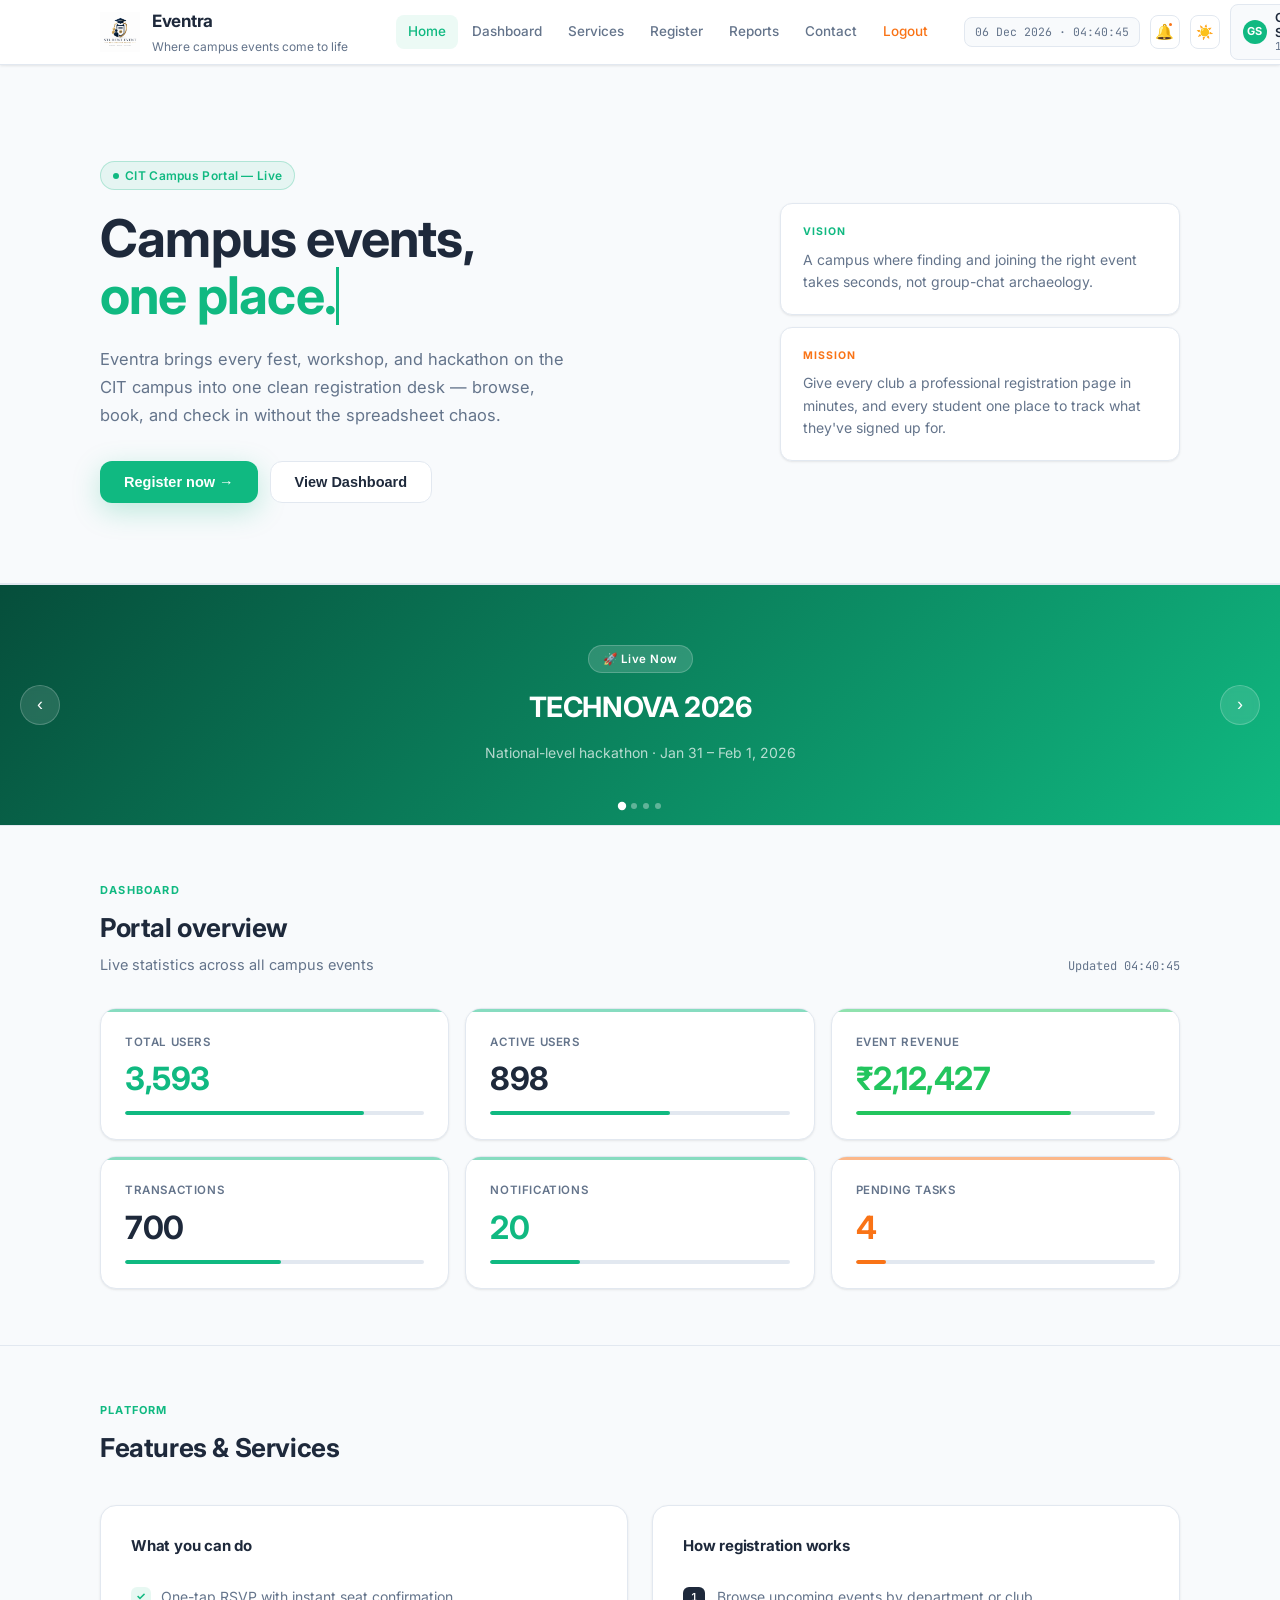
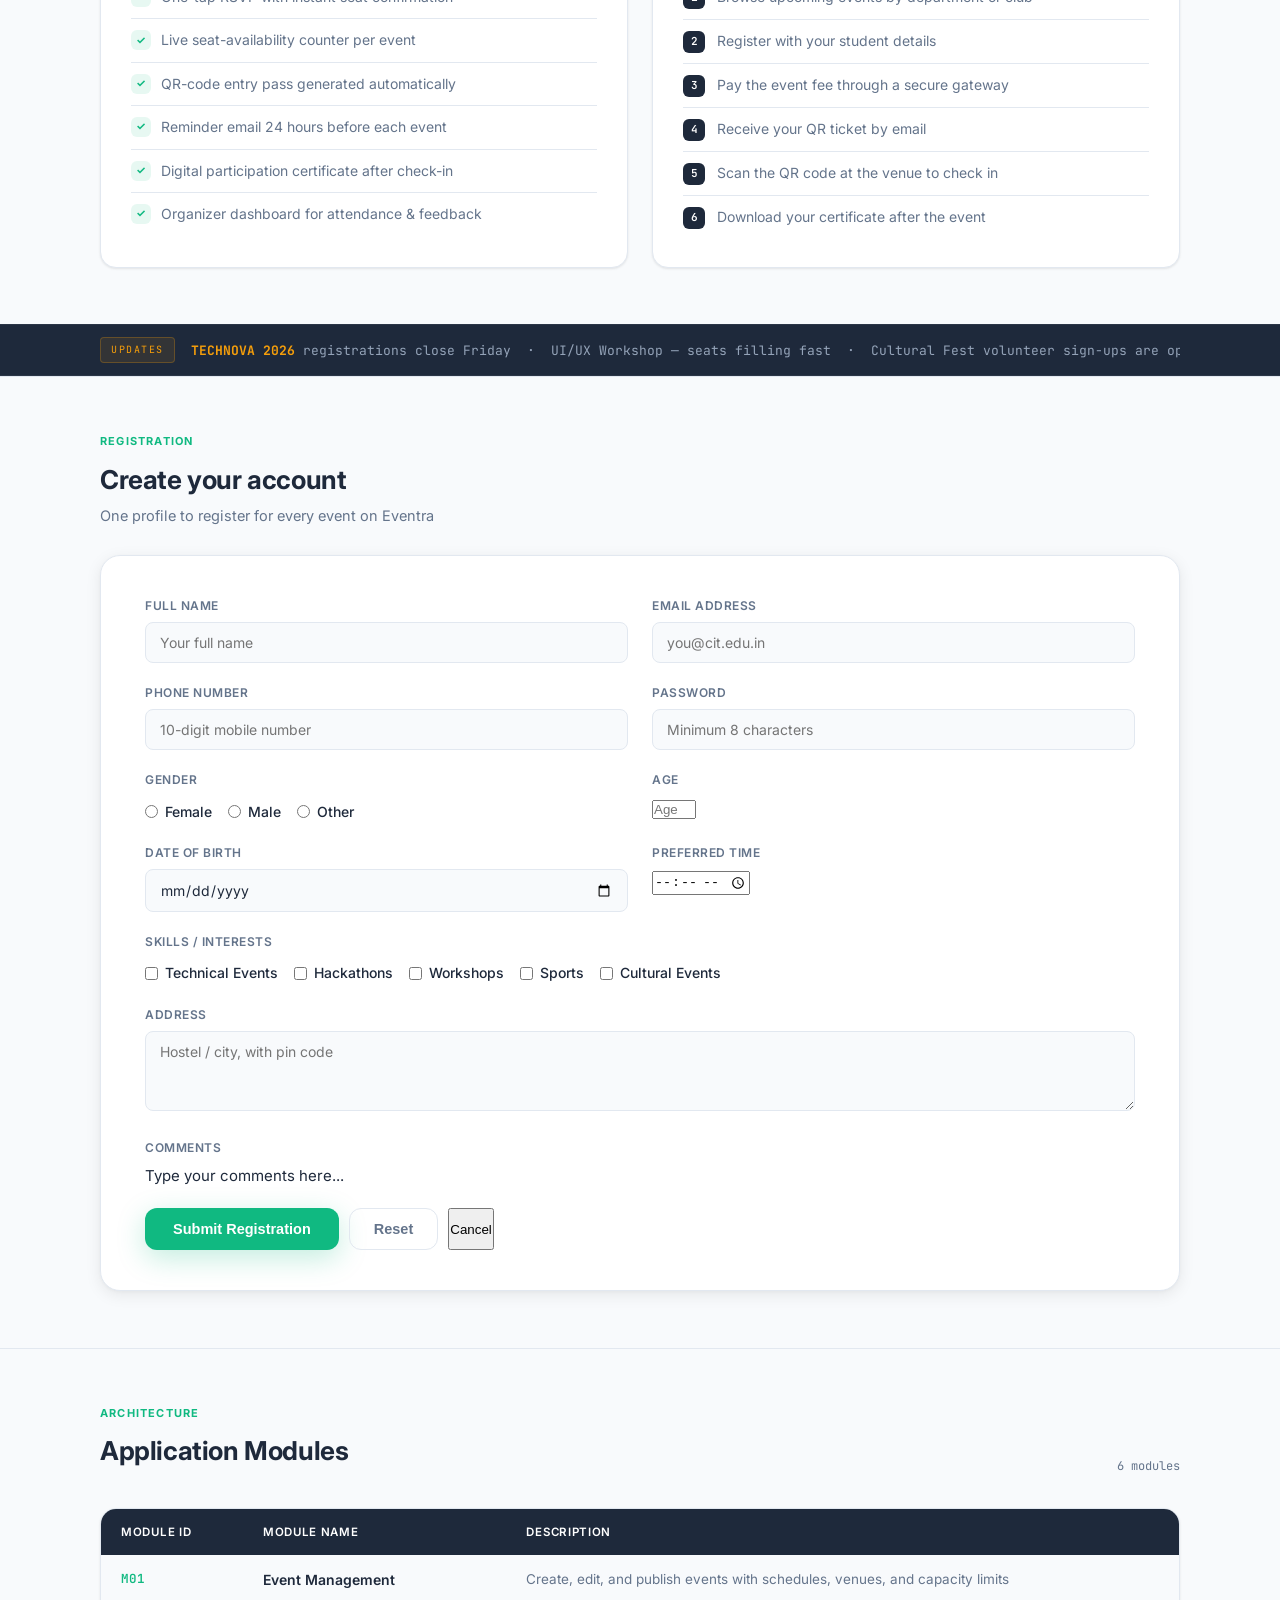
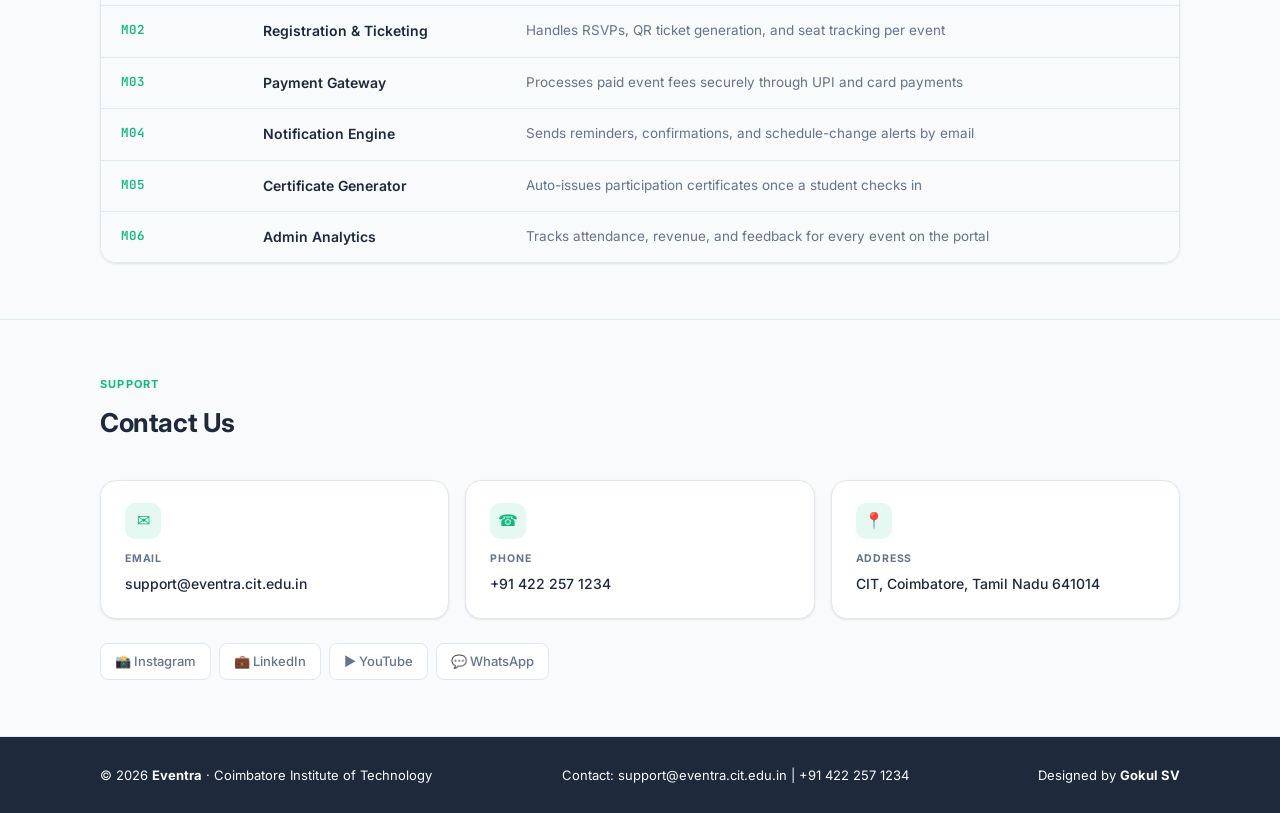
==== commit 99b9fd00: "Update index.html" ====
--- a/index.html
+++ b/index.html
@@ -88,6 +88,9 @@
   </div>
 </div>
 
+<!-- MAIN CONTENT CONTAINER (Added for HTML5 Lab Assignment) -->
+<main>
+
 <!-- HERO -->
 <section class="hero" id="home">
   <div class="wrap">
@@ -108,7 +111,8 @@
           </button>
         </div>
       </div>
-      <div class="vm-stack">
+      <!-- Modified for HTML5 Lab Assignment: Converted to <aside> -->
+      <aside class="vm-stack">
         <div class="vm-card">
           <div class="vm-label">Vision</div>
           <div class="vm-text">A campus where finding and joining the right event takes seconds, not group-chat archaeology.</div>
@@ -117,7 +121,7 @@
           <div class="vm-label" style="color:var(--orange)">Mission</div>
           <div class="vm-text">Give every club a professional registration page in minutes, and every student one place to track what they've signed up for.</div>
         </div>
-      </div>
+      </aside>
     </div>
   </div>
 </section>
@@ -126,26 +130,27 @@
 <section class="slider-section" aria-label="Event highlights">
   <div class="slider-wrap" id="slider-wrap">
     <div class="slides-track" id="slides-track">
-      <div class="slide slide-1">
+      <!-- Modified for HTML5 Lab Assignment: Converted slides to <article> elements -->
+      <article class="slide slide-1">
         <span class="slide-badge">🚀 Live Now</span>
         <h2>TECHNOVA 2026</h2>
         <p>National-level hackathon · Jan 31 – Feb 1, 2026</p>
-      </div>
-      <div class="slide slide-2">
+      </article>
+      <article class="slide slide-2">
         <span class="slide-badge">🎨 Workshop</span>
         <h2>UI/UX Design Bootcamp</h2>
         <p>2-day intensive with industry mentors · Feb 8–9</p>
-      </div>
-      <div class="slide slide-3">
+      </article>
+      <article class="slide slide-3">
         <span class="slide-badge">🌿 Volunteer</span>
         <h2>Cultural Fest 2026</h2>
         <p>Sign up to make Kalolsavam unforgettable</p>
-      </div>
-      <div class="slide slide-4">
+      </article>
+      <article class="slide slide-4">
         <span class="slide-badge">🏆 New</span>
         <h2>Inter-Dept Sports Meet</h2>
         <p>Cricket · Badminton · Chess · TT · Feb 14</p>
-      </div>
+      </article>
     </div>
     <button class="slide-btn slide-prev" onclick="moveSlide(-1)" aria-label="Previous">‹</button>
     <button class="slide-btn slide-next" onclick="moveSlide(1)" aria-label="Next">›</button>
@@ -266,18 +271,21 @@
       <form id="reg-form" novalidate>
         <div class="form-grid">
           <div>
+            <!-- Modified for HTML5 Lab Assignment: added required attribute -->
             <label class="field-label" for="f-name">Full Name</label>
-            <input type="text" id="f-name" placeholder="Your full name">
+            <input type="text" id="f-name" placeholder="Your full name" required>
             <div class="field-err" id="e-name">Please enter your full name.</div>
           </div>
           <div>
+            <!-- Modified for HTML5 Lab Assignment: added required attribute -->
             <label class="field-label" for="f-email">Email Address</label>
-            <input type="email" id="f-email" placeholder="you@cit.edu.in">
+            <input type="email" id="f-email" placeholder="you@cit.edu.in" required>
             <div class="field-err" id="e-email">Enter a valid email address.</div>
           </div>
           <div>
+            <!-- Modified for HTML5 Lab Assignment: added pattern validation and required -->
             <label class="field-label" for="f-phone">Phone Number</label>
-            <input type="tel" id="f-phone" placeholder="+91 00000 00000">
+            <input type="tel" id="f-phone" placeholder="10-digit mobile number" pattern="[0-9]{10}" required>
             <div class="field-err" id="e-phone">Enter a valid 10-digit number.</div>
           </div>
           <div>
@@ -295,18 +303,50 @@
             <div class="field-err" id="e-gender">Please select a gender.</div>
           </div>
           <div>
+            <!-- Modified for HTML5 Lab Assignment: added type="number" with min/max constraints -->
+            <label class="field-label" for="f-age">Age</label>
+            <input type="number" id="f-age" min="17" max="30" placeholder="Age (17 - 30)">
+            <div class="field-err" id="e-age">Age must be between 17 and 30.</div>
+          </div>
+          <div>
+            <!-- Modified for HTML5 Lab Assignment: added required attribute -->
             <label class="field-label" for="f-dob">Date of Birth</label>
-            <input type="date" id="f-dob">
+            <input type="date" id="f-dob" required>
             <div class="field-err" id="e-dob">Please enter your date of birth.</div>
+          </div>
+          <div>
+            <!-- Modified for HTML5 Lab Assignment: added type="time" input -->
+            <label class="field-label" for="f-time">Preferred Time</label>
+            <input type="time" id="f-time">
+            <div class="field-err" id="e-time">Please select your preferred time.</div>
+          </div>
+          <div class="full">
+            <!-- Modified for HTML5 Lab Assignment: added Skills checkboxes -->
+            <label class="field-label">Skills / Interests</label>
+            <div class="radio-row">
+              <label class="radio-option"><input type="checkbox" name="skills" value="coding"><span>Technical Events</span></label>
+              <label class="radio-option"><input type="checkbox" name="skills" value="ai"><span>Hackathons</span></label>
+              <label class="radio-option"><input type="checkbox" name="skills" value="webdev"><span>Workshops</span></label>
+              <label class="radio-option"><input type="checkbox" name="skills" value="uiux"><span>Sports</span></label>
+              <label class="radio-option"><input type="checkbox" name="skills" value="robotics"><span>Cultural Events</span></label>
+            </div>
           </div>
           <div class="full">
             <label class="field-label" for="f-addr">Address</label>
             <textarea id="f-addr" placeholder="Hostel / city, with pin code"></textarea>
             <div class="field-err" id="e-addr">Please enter your address.</div>
           </div>
+          <div class="full">
+            <!-- Modified for HTML5 Lab Assignment: added contenteditable comments section with spellcheck="true" -->
+            <label class="field-label" for="f-comments">Comments</label>
+            <div id="f-comments" class="editable-comments" contenteditable="true" spellcheck="true">Type your comments here...</div>
+            <div class="field-err" id="e-comments">Please enter valid comments.</div>
+          </div>
           <div class="full form-actions">
+            <!-- Modified for HTML5 Lab Assignment: added Cancel button, modified Reset button onclick -->
             <button type="submit" class="btn-submit">Submit Registration</button>
-            <button type="reset" class="btn-reset" onclick="clearErrors()">Reset</button>
+            <button type="reset" class="btn-reset">Reset</button>
+            <button type="button" class="btn-cancel" id="btn-cancel">Cancel</button>
           </div>
         </div>
       </form>
@@ -383,9 +423,13 @@
   </div>
 </section>
 
+</main> <!-- End of MAIN CONTENT CONTAINER (Added for HTML5 Lab Assignment) -->
+
+<!-- Modified for HTML5 Lab Assignment: added contact details to footer -->
 <footer>
   <div class="foot-inner">
     <span>© 2026 <strong>Eventra</strong> · Coimbatore Institute of Technology</span>
+    <span>Contact: support@eventra.cit.edu.in | +91 422 257 1234</span>
     <span>Designed by <strong>Gokul SV</strong> </span>
   </div>
 </footer>
--- a/style.css
+++ b/style.css
@@ -0,0 +1,639 @@
+:root{
+  --bg:#F8FAFC;
+  --surface:#FFFFFF;
+  --primary:#1E293B;
+  --secondary:#64748B;
+  --accent:#10B981;
+  --accent-hover:#059669;
+  --border:#E2E8F0;
+  --orange:#F97316;
+  --amber:#F59E0B;
+  --green:#22C55E;
+  --radius-sm:8px;
+  --radius-md:12px;
+  --radius-lg:16px;
+  --radius-xl:20px;
+  --shadow-sm:0 1px 3px rgba(0,0,0,.06),0 1px 2px rgba(0,0,0,.04);
+  --shadow-md:0 4px 16px rgba(0,0,0,.08),0 1px 4px rgba(0,0,0,.04);
+  --shadow-lg:0 16px 48px rgba(0,0,0,.1),0 4px 12px rgba(0,0,0,.05);
+  --shadow-accent:0 8px 28px rgba(16,185,129,.25);
+}
+.dark-mode{
+  --bg:#0F172A;
+  --surface:#1E293B;
+  --primary:#F8FAFC;
+  --secondary:#94A3B8;
+  --accent:#34D399;
+  --accent-hover:#6EE7B7;
+  --border:#334155;
+  --orange:#FB923C;
+  --amber:#FCD34D;
+  --green:#4ADE80;
+  --shadow-sm:0 1px 3px rgba(0,0,0,.3),0 1px 2px rgba(0,0,0,.2);
+  --shadow-md:0 4px 16px rgba(0,0,0,.4),0 1px 4px rgba(0,0,0,.2);
+  --shadow-lg:0 16px 48px rgba(0,0,0,.5),0 4px 12px rgba(0,0,0,.3);
+  --shadow-accent:0 8px 28px rgba(52,211,153,.2);
+}
+
+/* ─── RESET ─── */
+*{box-sizing:border-box;margin:0;padding:0}
+html{scroll-behavior:smooth}
+body{
+  background:var(--bg);
+  color:var(--primary);
+  font-family:'Inter',sans-serif;
+  font-size:15px;
+  line-height:1.6;
+  -webkit-font-smoothing:antialiased;
+  transition:background .35s,color .35s;
+}
+a{color:inherit;text-decoration:none}
+img,svg{display:block}
+.mono{font-family:'JetBrains Mono',monospace}
+
+/* ─── LAYOUT ─── */
+.wrap{max-width:1160px;margin:0 auto;padding:0 40px}
+section{padding:80px 0}
+section.compact{padding:56px 0}
+
+/* ─── KEYFRAMES ─── */
+@keyframes fadeUp{from{opacity:0;transform:translateY(24px)}to{opacity:1;transform:translateY(0)}}
+@keyframes fadeIn{from{opacity:0}to{opacity:1}}
+@keyframes slideRight{from{opacity:0;transform:translateX(-32px)}to{opacity:1;transform:translateX(0)}}
+@keyframes countUp{from{opacity:0;transform:translateY(8px)}to{opacity:1;transform:translateY(0)}}
+@keyframes ticker{from{transform:translateX(100%)}to{transform:translateX(-100%)}}
+@keyframes progressFill{from{width:0}to{width:var(--w)}}
+@keyframes spinOnce{from{transform:rotate(0deg)}to{transform:rotate(360deg)}}
+@keyframes pulse{0%,100%{opacity:1}50%{opacity:.5}}
+@keyframes slideDown{from{opacity:0;transform:translateY(-8px)}to{opacity:1;transform:translateY(0)}}
+@keyframes blink{50%{border-color:transparent}}
+@keyframes typing{from{max-width:0}to{max-width:600px}}
+
+/* ─── HEADER ─── */
+header{
+  position:sticky;top:0;z-index:100;
+  background:var(--surface);
+  border-bottom:1px solid var(--border);
+  box-shadow:var(--shadow-sm);
+  transition:background .35s,border-color .35s;
+}
+.header-inner{
+  max-width:1160px;margin:0 auto;padding:0 40px;
+  height:64px;display:flex;align-items:center;gap:24px;
+}
+.logo{display:flex;align-items:center;gap:12px;flex-shrink:0}
+.logo-mark{
+  width:36px;height:36px;border-radius:10px;
+  background:var(--accent);
+  display:flex;align-items:center;justify-content:center;
+  font-weight:700;font-size:15px;color:#fff;letter-spacing:-.5px;
+  box-shadow:var(--shadow-accent);
+  transition:background .35s,box-shadow .35s;
+}
+.logo-name{font-weight:700;font-size:17px;letter-spacing:-.3px}
+.logo-tagline{font-size:12px;color:var(--secondary);margin-top:1px;font-weight:400}
+
+nav{display:flex;align-items:center;gap:2px;margin-left:24px}
+nav a{
+  padding:6px 12px;border-radius:var(--radius-sm);
+  font-size:13.5px;font-weight:500;color:var(--secondary);
+  transition:color .2s,background .2s;
+}
+nav a:hover{color:var(--primary);background:var(--border)}
+nav a.active{color:var(--accent);background:rgba(16,185,129,.08)}
+.dark-mode nav a.active{background:rgba(52,211,153,.12)}
+nav a.nav-logout{color:var(--orange)}
+nav a.nav-logout:hover{background:rgba(249,115,22,.08)}
+
+.header-actions{margin-left:auto;display:flex;align-items:center;gap:10px}
+
+#datetime-chip{
+  font-family:'JetBrains Mono',monospace;
+  font-size:11.5px;color:var(--secondary);
+  background:var(--bg);border:1px solid var(--border);
+  border-radius:var(--radius-sm);padding:5px 10px;
+  white-space:nowrap;transition:background .35s,border-color .35s;
+}
+
+.btn-icon{
+  width:34px;height:34px;border-radius:var(--radius-sm);
+  border:1px solid var(--border);background:var(--surface);
+  color:var(--secondary);cursor:pointer;
+  display:flex;align-items:center;justify-content:center;font-size:15px;
+  transition:color .2s,border-color .2s,background .2s;
+  position:relative;
+}
+.btn-icon:hover{color:var(--primary);border-color:var(--secondary)}
+
+.notif-dot{
+  position:absolute;top:5px;right:5px;
+  width:7px;height:7px;border-radius:50%;
+  background:var(--orange);
+  border:2px solid var(--surface);
+  animation:pulse 2s ease-in-out infinite;
+}
+
+#theme-btn{font-size:14px}
+
+.student-chip{
+  display:flex;align-items:center;gap:8px;
+  background:var(--bg);border:1px solid var(--border);
+  border-radius:var(--radius-sm);padding:5px 12px;
+  transition:background .35s,border-color .35s;
+}
+.student-avatar{
+  width:24px;height:24px;border-radius:50%;
+  background:var(--accent);color:#fff;
+  font-size:11px;font-weight:700;
+  display:flex;align-items:center;justify-content:center;
+  flex-shrink:0;
+}
+.student-info{line-height:1.2}
+.student-name{font-size:12.5px;font-weight:600}
+.student-reg{font-size:11px;color:var(--secondary);font-family:'JetBrains Mono',monospace}
+
+/* ─── NOTIF PANEL ─── */
+#notif-panel{
+  display:none;
+  position:fixed;top:72px;right:24px;width:320px;
+  background:var(--surface);border:1px solid var(--border);
+  border-radius:var(--radius-lg);box-shadow:var(--shadow-lg);
+  z-index:200;animation:slideDown .2s ease;overflow:hidden;
+}
+#notif-panel.open{display:block}
+.np-head{
+  padding:16px 20px 12px;
+  border-bottom:1px solid var(--border);
+  display:flex;justify-content:space-between;align-items:center;
+}
+.np-title{font-size:13.5px;font-weight:600}
+.np-close{
+  background:none;border:none;cursor:pointer;
+  color:var(--secondary);font-size:16px;
+  width:24px;height:24px;display:flex;align-items:center;justify-content:center;
+  border-radius:4px;transition:color .2s,background .2s;
+}
+.np-close:hover{color:var(--primary);background:var(--border)}
+.np-list{padding:8px 0}
+.np-item{
+  padding:10px 20px;display:flex;gap:10px;align-items:flex-start;
+  font-size:13px;border-bottom:1px solid var(--border);
+  animation:fadeUp .3s ease both;
+}
+.np-item:last-child{border-bottom:none}
+.np-ico{
+  width:28px;height:28px;border-radius:8px;
+  display:flex;align-items:center;justify-content:center;
+  font-size:12px;flex-shrink:0;margin-top:1px;
+}
+.np-ico.orange{background:rgba(249,115,22,.12);color:var(--orange)}
+.np-ico.green{background:rgba(34,197,94,.12);color:var(--green)}
+.np-ico.blue{background:rgba(16,185,129,.1);color:var(--accent)}
+.dark-mode .np-ico.blue{background:rgba(52,211,153,.15);color:var(--accent)}
+.np-body{flex:1}
+.np-text{line-height:1.4;color:var(--primary)}
+.np-time{font-size:11px;color:var(--secondary);margin-top:2px}
+
+/* ─── HERO ─── */
+.hero{
+  padding:96px 0 80px;
+  border-bottom:1px solid var(--border);
+}
+.hero-inner{display:grid;grid-template-columns:1fr 400px;gap:64px;align-items:center}
+.hero-eyebrow{
+  display:inline-flex;align-items:center;gap:6px;
+  background:rgba(16,185,129,.08);border:1px solid rgba(16,185,129,.25);
+  color:var(--accent);border-radius:20px;
+  padding:4px 12px;font-size:12px;font-weight:600;
+  letter-spacing:.3px;margin-bottom:20px;
+  animation:fadeUp .6s ease both;
+}
+.dark-mode .hero-eyebrow{background:rgba(52,211,153,.1);border-color:rgba(52,211,153,.3)}
+.hero-dot{width:6px;height:6px;border-radius:50%;background:var(--accent);animation:pulse 1.5s ease-in-out infinite}
+.hero h1{
+  font-size:52px;font-weight:700;line-height:1.1;letter-spacing:-.8px;
+  margin-bottom:20px;
+  animation:fadeUp .6s ease .1s both;
+}
+.hero h1 span{color:var(--accent)}
+.hero-desc{
+  font-size:16.5px;color:var(--secondary);line-height:1.7;
+  max-width:480px;margin-bottom:32px;
+  animation:fadeUp .6s ease .2s both;
+}
+.hero-actions{display:flex;gap:12px;animation:fadeUp .6s ease .3s both}
+.btn-primary{
+  background:var(--accent);color:#fff;
+  border:none;border-radius:var(--radius-md);
+  padding:12px 24px;font-size:14.5px;font-weight:600;
+  cursor:pointer;display:inline-flex;align-items:center;gap:6px;
+  box-shadow:var(--shadow-accent);
+  transition:background .2s,transform .2s,box-shadow .2s;
+}
+.btn-primary:hover{background:var(--accent-hover);transform:translateY(-1px);box-shadow:0 12px 36px rgba(16,185,129,.3)}
+.btn-primary:active{transform:translateY(0)}
+.btn-secondary{
+  background:var(--surface);color:var(--primary);
+  border:1px solid var(--border);border-radius:var(--radius-md);
+  padding:12px 24px;font-size:14.5px;font-weight:600;
+  cursor:pointer;display:inline-flex;align-items:center;gap:6px;
+  transition:border-color .2s,background .2s;
+}
+.btn-secondary:hover{border-color:var(--secondary);background:var(--bg)}
+
+/* Hero right: vm cards */
+.vm-stack{display:flex;flex-direction:column;gap:12px;animation:slideRight .6s ease .2s both}
+.vm-card{
+  background:var(--surface);border:1px solid var(--border);
+  border-radius:var(--radius-md);padding:20px 22px;
+  box-shadow:var(--shadow-sm);
+  transition:transform .25s,box-shadow .25s,border-color .25s;
+}
+.vm-card:hover{transform:translateY(-2px);box-shadow:var(--shadow-md);border-color:var(--accent)}
+.vm-label{
+  font-size:10.5px;font-weight:700;letter-spacing:1px;text-transform:uppercase;
+  color:var(--accent);margin-bottom:8px;
+}
+.vm-card.mission .vm-label{color:var(--orange)}
+.vm-text{font-size:14px;color:var(--secondary);line-height:1.6}
+
+/* ─── STATS ─── */
+.section-label{
+  font-size:11px;font-weight:700;letter-spacing:1.2px;text-transform:uppercase;
+  color:var(--accent);margin-bottom:8px;
+}
+.section-title{font-size:26px;font-weight:700;letter-spacing:-.4px;margin-bottom:4px}
+.section-sub{font-size:14.5px;color:var(--secondary)}
+.section-head{display:flex;align-items:flex-end;justify-content:space-between;margin-bottom:32px;gap:16px;flex-wrap:wrap}
+.section-head-text{}
+.section-meta{font-family:'JetBrains Mono',monospace;font-size:12px;color:var(--secondary)}
+
+.stats-grid{display:grid;grid-template-columns:repeat(3,1fr);gap:16px}
+.stat-card{
+  background:var(--surface);border:1px solid var(--border);
+  border-radius:var(--radius-lg);padding:24px;
+  box-shadow:var(--shadow-sm);position:relative;overflow:hidden;
+  transition:transform .25s,box-shadow .25s,border-color .25s;
+  animation:fadeUp .5s ease both;
+}
+.stat-card:hover{transform:translateY(-3px);box-shadow:var(--shadow-md);border-color:var(--accent)}
+.stat-card::before{
+  content:'';position:absolute;top:0;left:0;right:0;height:3px;
+  background:var(--accent);opacity:.5;
+  transition:opacity .25s;
+}
+.stat-card:hover::before{opacity:1}
+.stat-card.warn::before{background:var(--orange)}
+.stat-card.success::before{background:var(--green)}
+.stat-label{font-size:11.5px;font-weight:600;color:var(--secondary);text-transform:uppercase;letter-spacing:.6px;margin-bottom:12px}
+.stat-value{font-size:32px;font-weight:700;letter-spacing:-.5px;line-height:1;margin-bottom:16px}
+.stat-value.blue{color:var(--accent)}
+.stat-value.orange{color:var(--orange)}
+.stat-value.green{color:var(--green)}
+.stat-bar-wrap{height:4px;background:var(--border);border-radius:2px;overflow:hidden}
+.stat-bar-fill{height:100%;border-radius:2px;background:var(--accent);
+  animation:progressFill 1s ease .3s both;
+}
+.stat-bar-fill.orange{background:var(--orange)}
+.stat-bar-fill.green{background:var(--green)}
+
+/* ─── SLIDER ─── */
+.slider-section{padding:0;overflow:hidden;border-top:1px solid var(--border);border-bottom:1px solid var(--border)}
+.slider-wrap{position:relative;overflow:hidden}
+.slides-track{display:flex;transition:transform .55s cubic-bezier(.4,0,.2,1)}
+.slide{
+  min-width:100%;height:240px;
+  display:flex;align-items:center;justify-content:center;
+  flex-direction:column;gap:12px;
+  position:relative;overflow:hidden;
+}
+.slide-1{background:linear-gradient(135deg,#064e3b,#10b981)}
+.slide-2{background:linear-gradient(135deg,#0f172a,#6d28d9)}
+.slide-3{background:linear-gradient(135deg,#022c22,#059669)}
+.slide-4{background:linear-gradient(135deg,#431407,#ea580c)}
+.slide-badge{
+  background:rgba(255,255,255,.15);border:1px solid rgba(255,255,255,.2);
+  color:#fff;font-size:11.5px;font-weight:600;letter-spacing:.5px;
+  border-radius:20px;padding:4px 14px;
+}
+.slide h2{color:#fff;font-size:28px;font-weight:700;letter-spacing:-.4px;text-align:center}
+.slide p{color:rgba(255,255,255,.7);font-size:14px;text-align:center}
+.slide-btn{
+  position:absolute;top:50%;transform:translateY(-50%);
+  background:rgba(255,255,255,.12);border:1px solid rgba(255,255,255,.2);
+  color:#fff;width:40px;height:40px;border-radius:50%;
+  cursor:pointer;font-size:18px;display:flex;align-items:center;justify-content:center;
+  transition:background .2s;z-index:5;backdrop-filter:blur(4px);
+}
+.slide-btn:hover{background:rgba(255,255,255,.25)}
+.slide-prev{left:20px}
+.slide-next{right:20px}
+.slide-dots{
+  position:absolute;bottom:16px;left:50%;transform:translateX(-50%);
+  display:flex;gap:6px;
+}
+.slide-dot{
+  width:6px;height:6px;border-radius:50%;
+  background:rgba(255,255,255,.35);border:none;cursor:pointer;
+  transition:background .2s,transform .2s;
+}
+.slide-dot.active{background:#fff;transform:scale(1.4)}
+
+/* ─── FEATURES / SERVICES ─── */
+.two-col{display:grid;grid-template-columns:1fr 1fr;gap:24px}
+.panel{
+  background:var(--surface);border:1px solid var(--border);
+  border-radius:var(--radius-lg);padding:28px 30px;
+  box-shadow:var(--shadow-sm);
+  transition:box-shadow .25s;
+}
+.panel:hover{box-shadow:var(--shadow-md)}
+.panel-title{font-size:15px;font-weight:700;margin-bottom:18px;letter-spacing:-.2px}
+.feature-list{list-style:none;display:flex;flex-direction:column;gap:0}
+.feature-list li{
+  display:flex;align-items:flex-start;gap:10px;
+  padding:10px 0;font-size:14px;color:var(--secondary);
+  border-bottom:1px solid var(--border);
+  transition:color .2s;
+}
+.feature-list li:last-child{border-bottom:none}
+.feature-list li:hover{color:var(--primary)}
+.feature-icon{
+  width:20px;height:20px;border-radius:6px;
+  background:rgba(16,185,129,.1);color:var(--accent);
+  display:flex;align-items:center;justify-content:center;
+  font-size:11px;font-weight:700;flex-shrink:0;margin-top:1px;
+  transition:background .2s;
+}
+.dark-mode .feature-icon{background:rgba(52,211,153,.15)}
+.feature-list li:hover .feature-icon{background:rgba(16,185,129,.18)}
+
+.service-list{list-style:none;display:flex;flex-direction:column;gap:0;counter-reset:step}
+.service-list li{
+  counter-increment:step;
+  display:flex;align-items:flex-start;gap:12px;
+  padding:10px 0;font-size:14px;color:var(--secondary);
+  border-bottom:1px solid var(--border);
+}
+.service-list li:last-child{border-bottom:none}
+.service-list li::before{
+  content:counter(step);
+  width:22px;height:22px;border-radius:6px;
+  background:var(--primary);color:var(--surface);
+  font-family:'JetBrains Mono',monospace;font-size:11px;font-weight:600;
+  display:flex;align-items:center;justify-content:center;flex-shrink:0;margin-top:1px;
+  transition:background .2s;
+}
+.service-list li:hover::before{background:var(--accent)}
+.service-list li:hover{color:var(--primary)}
+
+/* ─── TICKER ─── */
+.ticker-wrap{
+  background:var(--primary);
+  border-top:1px solid rgba(255,255,255,.06);
+  border-bottom:1px solid rgba(255,255,255,.06);
+  padding:12px 0;overflow:hidden;
+}
+.ticker-inner-wrap{
+  max-width:1160px;margin:0 auto;padding:0 40px;
+  display:flex;align-items:center;gap:16px;
+}
+.ticker-label{
+  flex-shrink:0;font-family:'JetBrains Mono',monospace;
+  font-size:10px;letter-spacing:1.5px;text-transform:uppercase;
+  color:var(--amber);background:rgba(245,158,11,.1);
+  border:1px solid rgba(245,158,11,.25);
+  border-radius:4px;padding:4px 10px;
+}
+.ticker-track{overflow:hidden;flex:1;white-space:nowrap}
+.ticker-text{
+  display:inline-block;
+  font-family:'JetBrains Mono',monospace;
+  font-size:13px;color:#94A3B8;
+  animation:ticker 30s linear infinite;
+}
+.ticker-text b{color:var(--amber)}
+
+/* ─── FORM ─── */
+.form-card{
+  background:var(--surface);border:1px solid var(--border);
+  border-radius:var(--radius-xl);padding:40px 44px;
+  box-shadow:var(--shadow-md);
+}
+.form-title{font-size:22px;font-weight:700;letter-spacing:-.3px;margin-bottom:4px}
+.form-sub{font-size:14px;color:var(--secondary);margin-bottom:32px}
+.form-grid{display:grid;grid-template-columns:1fr 1fr;gap:20px 24px}
+.form-grid .full{grid-column:1/-1}
+
+.field-label{
+  display:block;font-size:12px;font-weight:600;
+  color:var(--secondary);text-transform:uppercase;letter-spacing:.5px;
+  margin-bottom:7px;
+}
+input[type=text],input[type=email],input[type=tel],
+input[type=password],input[type=date],select,textarea{
+  width:100%;
+  border:1px solid var(--border);border-radius:var(--radius-sm);
+  padding:11px 14px;
+  font-family:'Inter',sans-serif;font-size:14px;
+  background:var(--bg);color:var(--primary);
+  transition:border-color .2s,box-shadow .2s,background .35s;
+}
+input:focus,select:focus,textarea:focus{
+  outline:none;
+  border-color:var(--accent);
+  box-shadow:0 0 0 3px rgba(16,185,129,.15);
+  background:var(--surface);
+}
+.dark-mode input:focus,.dark-mode select:focus,.dark-mode textarea:focus{
+  box-shadow:0 0 0 3px rgba(52,211,153,.15);
+}
+input.err{border-color:var(--orange)!important;box-shadow:0 0 0 3px rgba(249,115,22,.12)!important}
+textarea{resize:vertical;min-height:80px}
+
+.radio-row{display:flex;gap:16px;padding-top:4px;flex-wrap:wrap}
+.radio-option{display:flex;align-items:center;gap:7px;cursor:pointer}
+.radio-option input{width:auto;cursor:pointer}
+.radio-option span{font-size:14px;font-weight:500}
+
+.field-err{font-size:12px;color:var(--orange);margin-top:5px;display:none}
+.field-err.show{display:block;animation:fadeIn .2s ease}
+
+.form-actions{display:flex;gap:10px}
+.btn-submit{
+  background:var(--accent);color:#fff;border:none;
+  border-radius:var(--radius-md);padding:12px 28px;
+  font-size:14.5px;font-weight:600;cursor:pointer;
+  box-shadow:var(--shadow-accent);
+  transition:background .2s,transform .18s,box-shadow .2s;
+}
+.btn-submit:hover{background:var(--accent-hover);transform:translateY(-1px)}
+.btn-submit:active{transform:translateY(0)}
+.btn-reset{
+  background:transparent;color:var(--secondary);
+  border:1px solid var(--border);border-radius:var(--radius-md);
+  padding:12px 24px;font-size:14.5px;font-weight:600;cursor:pointer;
+  transition:border-color .2s,color .2s,background .2s;
+}
+.btn-reset:hover{border-color:var(--secondary);color:var(--primary);background:var(--bg)}
+
+#toast{
+  display:none;position:fixed;bottom:88px;right:24px;
+  background:#1a7340;color:#fff;border-radius:var(--radius-md);
+  padding:14px 20px;font-size:14px;font-weight:600;
+  box-shadow:0 8px 32px rgba(0,0,0,.25);z-index:300;
+  animation:fadeUp .35s ease;
+}
+
+/* ─── TABLE ─── */
+.table-wrap{
+  border:1px solid var(--border);border-radius:var(--radius-lg);
+  overflow:hidden;box-shadow:var(--shadow-sm);
+}
+table.mods{width:100%;border-collapse:collapse}
+table.mods thead th{
+  background:var(--primary);color:var(--surface);
+  font-size:11.5px;font-weight:600;text-transform:uppercase;letter-spacing:.7px;
+  padding:14px 20px;text-align:left;
+}
+table.mods td{
+  padding:14px 20px;font-size:13.5px;color:var(--secondary);
+  border-bottom:1px solid var(--border);vertical-align:top;
+}
+table.mods tbody tr{transition:background .15s}
+table.mods tbody tr:nth-child(even){background:var(--bg)}
+table.mods tbody tr:hover{background:rgba(16,185,129,.04)}
+table.mods tbody tr:last-child td{border-bottom:none}
+table.mods td.mod-id{
+  font-family:'JetBrains Mono',monospace;color:var(--accent);
+  font-size:12.5px;font-weight:600;white-space:nowrap;
+}
+table.mods td.mod-name{font-weight:600;white-space:nowrap;color:var(--primary);font-size:14px}
+
+/* ─── CONTACT ─── */
+.contact-grid{display:grid;grid-template-columns:repeat(3,1fr);gap:16px}
+.contact-card{
+  background:var(--surface);border:1px solid var(--border);
+  border-radius:var(--radius-lg);padding:22px 24px;
+  box-shadow:var(--shadow-sm);
+  transition:transform .25s,box-shadow .25s,border-color .25s;
+}
+.contact-card:hover{transform:translateY(-3px);box-shadow:var(--shadow-md);border-color:var(--accent)}
+.contact-ico{
+  width:36px;height:36px;border-radius:10px;
+  background:rgba(16,185,129,.1);color:var(--accent);
+  display:flex;align-items:center;justify-content:center;
+  font-size:16px;margin-bottom:12px;
+  transition:background .2s;
+}
+.dark-mode .contact-ico{background:rgba(52,211,153,.15)}
+.contact-card:hover .contact-ico{background:rgba(16,185,129,.2)}
+.contact-eyebrow{font-size:10.5px;font-weight:700;text-transform:uppercase;letter-spacing:.8px;color:var(--secondary);margin-bottom:6px}
+.contact-val{font-size:14px;font-weight:500;color:var(--primary)}
+
+.social-bar{display:flex;flex-wrap:wrap;gap:8px;margin-top:24px}
+.social-link{
+  display:inline-flex;align-items:center;gap:6px;
+  background:var(--surface);border:1px solid var(--border);
+  border-radius:var(--radius-sm);padding:7px 14px;
+  font-size:13px;font-weight:500;color:var(--secondary);
+  transition:color .2s,border-color .2s,background .2s;
+}
+.social-link:hover{color:var(--accent);border-color:var(--accent);background:rgba(16,185,129,.04)}
+
+/* ─── FOOTER ─── */
+footer{
+  background:var(--primary);color:var(--bg);
+  padding:28px 0;border-top:1px solid var(--border);
+  transition:background .35s, color .35s;
+}
+.foot-inner{
+  max-width:1160px;margin:0 auto;padding:0 40px;
+  display:flex;justify-content:space-between;flex-wrap:wrap;gap:8px;
+  font-size:13px;
+}
+.foot-inner a{color:var(--bg); opacity: 0.8;}
+.foot-inner strong{color:var(--bg); font-weight:700;}
+
+/* ─── SCROLL TO TOP ─── */
+#back-top{
+  position:fixed;bottom:24px;right:24px;
+  width:42px;height:42px;border-radius:var(--radius-md);
+  background:var(--accent);color:#fff;
+  border:none;cursor:pointer;font-size:18px;font-weight:700;
+  display:none;align-items:center;justify-content:center;
+  box-shadow:var(--shadow-accent);
+  transition:background .2s,transform .2s;z-index:150;
+}
+#back-top.show{display:flex;animation:fadeUp .3s ease}
+#back-top:hover{background:var(--accent-hover);transform:translateY(-2px)}
+
+/* ─── RESPONSIVE ─── */
+@media(max-width:900px){
+  .hero-inner{grid-template-columns:1fr;gap:40px}
+  .stats-grid{grid-template-columns:repeat(2,1fr)}
+  .two-col{grid-template-columns:1fr}
+  .contact-grid{grid-template-columns:1fr 1fr}
+  .form-grid{grid-template-columns:1fr}
+  .form-card{padding:28px 24px}
+}
+@media(max-width:600px){
+  .wrap{padding:0 20px}
+  .header-inner{padding:0 20px}
+  section{padding:56px 0}
+  .hero{padding:64px 0 56px}
+  .hero h1{font-size:36px}
+  .stats-grid{grid-template-columns:1fr}
+  .contact-grid{grid-template-columns:1fr}
+  nav{display:none}
+}
+.brand-mark img{
+    width:40px;
+    height:40px;
+    object-fit:contain;
+}
+
+/* ─── NEW ANIMATIONS ─── */
+
+/* 1. Rotating Icons */
+.logo-mark:hover {
+  animation: spinOnce 2s linear infinite;
+}
+
+/* 2. Bounce */
+@keyframes bounceHover {
+  0%, 100% { transform: translateY(0); }
+  50% { transform: translateY(-5px); }
+}
+.slide-badge {
+  display: inline-block;
+  animation: bounceHover 2s infinite ease-in-out;
+}
+
+/* 3. Typing Effect */
+.hero h1 span {
+  display: inline-block;
+  overflow: hidden;
+  white-space: nowrap;
+  vertical-align: bottom;
+  border-right: 3px solid var(--accent);
+  animation: typing 3s steps(30, end) infinite alternate, blink .75s step-end infinite;
+}
+
+/* 4. Zoom (Entrance) */
+@keyframes zoomInUp {
+  from { opacity: 0; transform: scale(0.95) translateY(20px); }
+  to { opacity: 1; transform: scale(1) translateY(0); }
+}
+.form-card {
+  animation: zoomInUp 0.8s ease-out both;
+}
+
+/* 5. Pulse enhancement */
+.btn-primary:hover {
+  animation: pulse 1.5s infinite alternate;
+}
+
+/* Progress bars are already implemented using progressFill */
+/* Card Hover is already implemented using transform translateY and box-shadow */
+/* Fade/Slide are already implemented using fadeUp and slideRight */
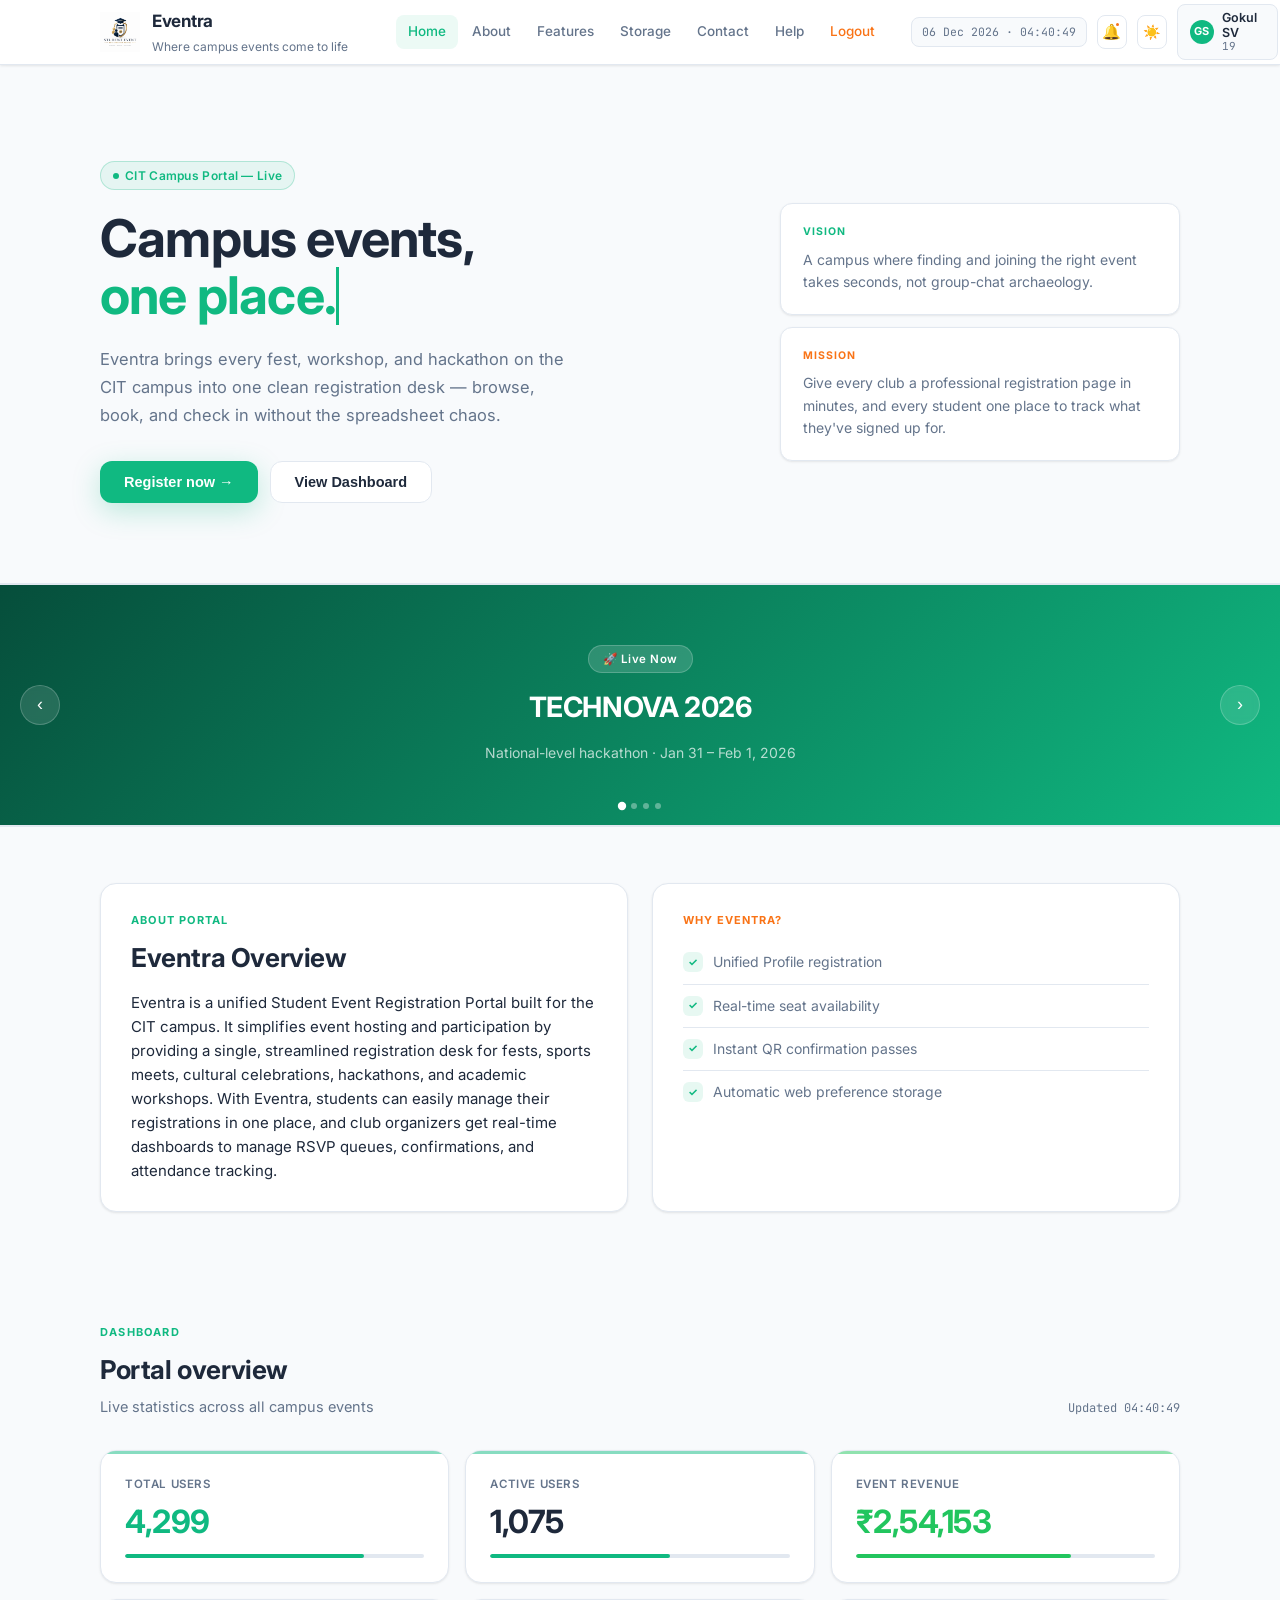
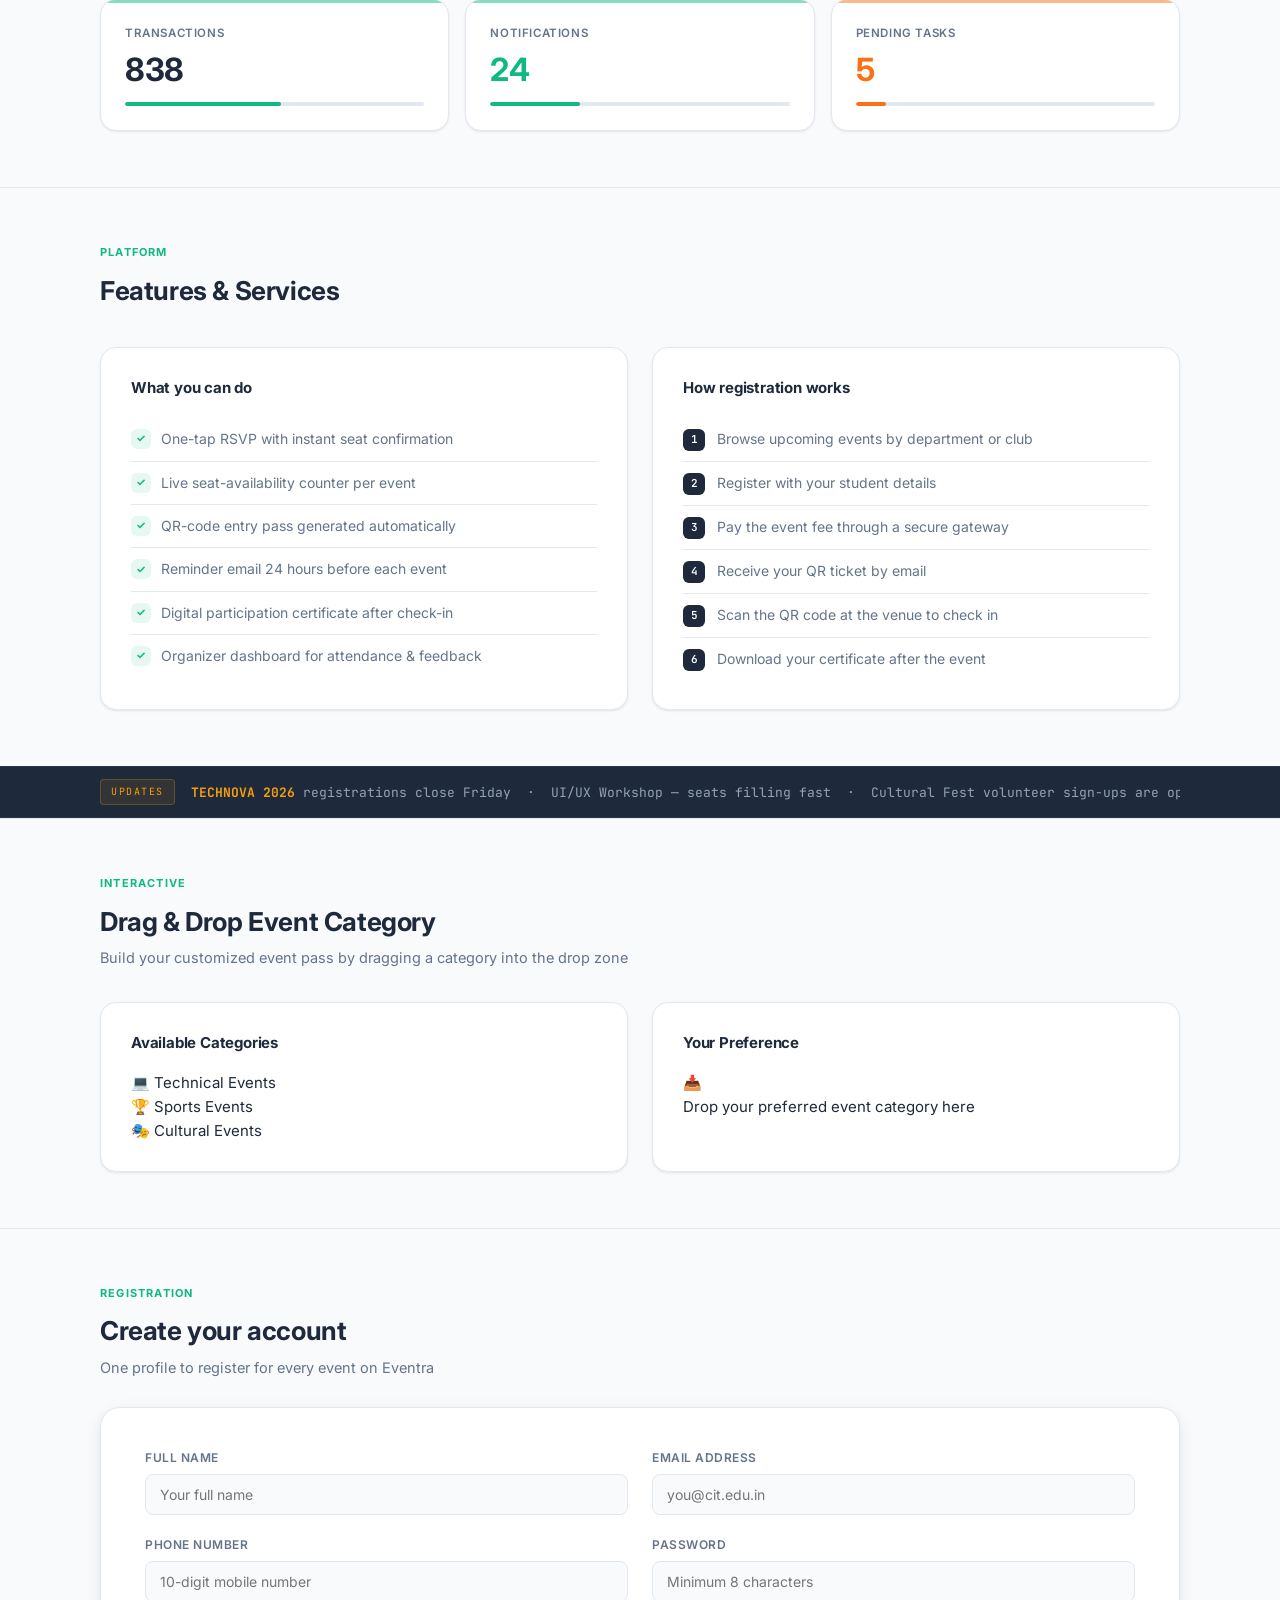
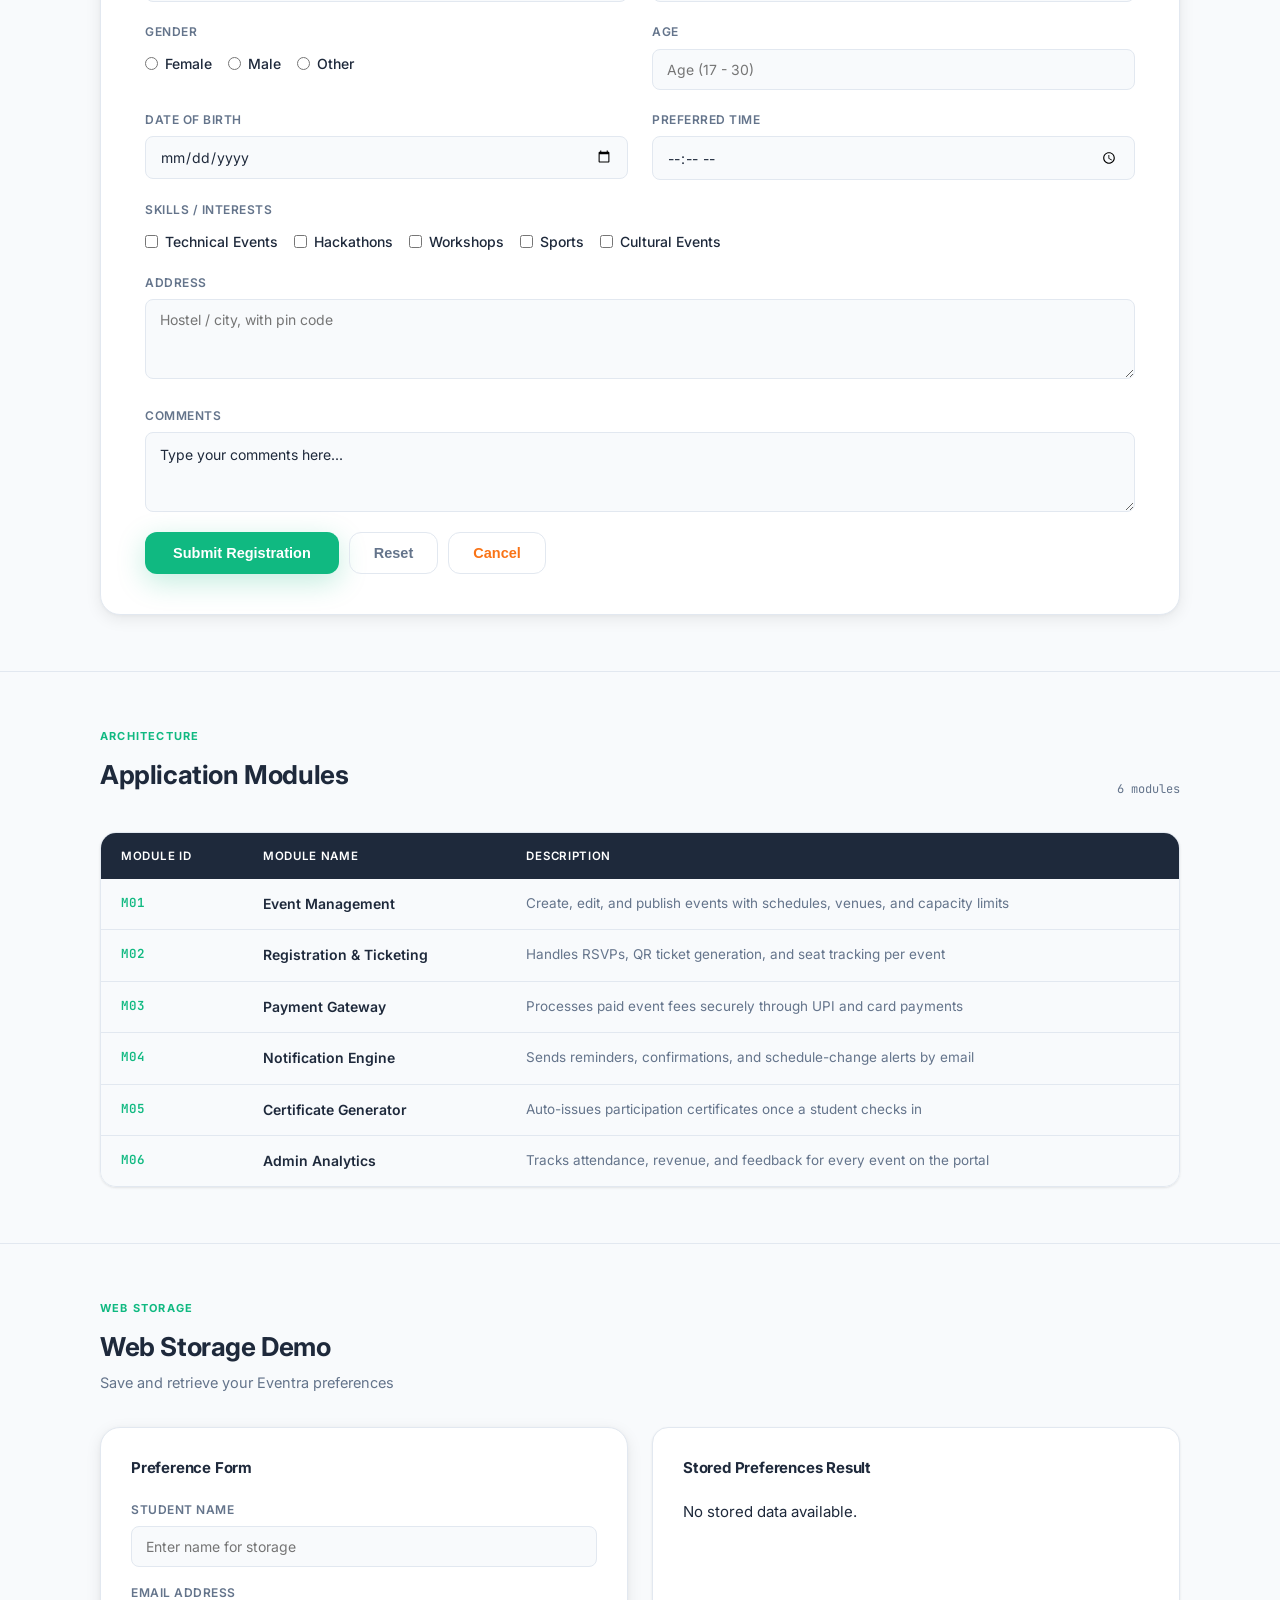
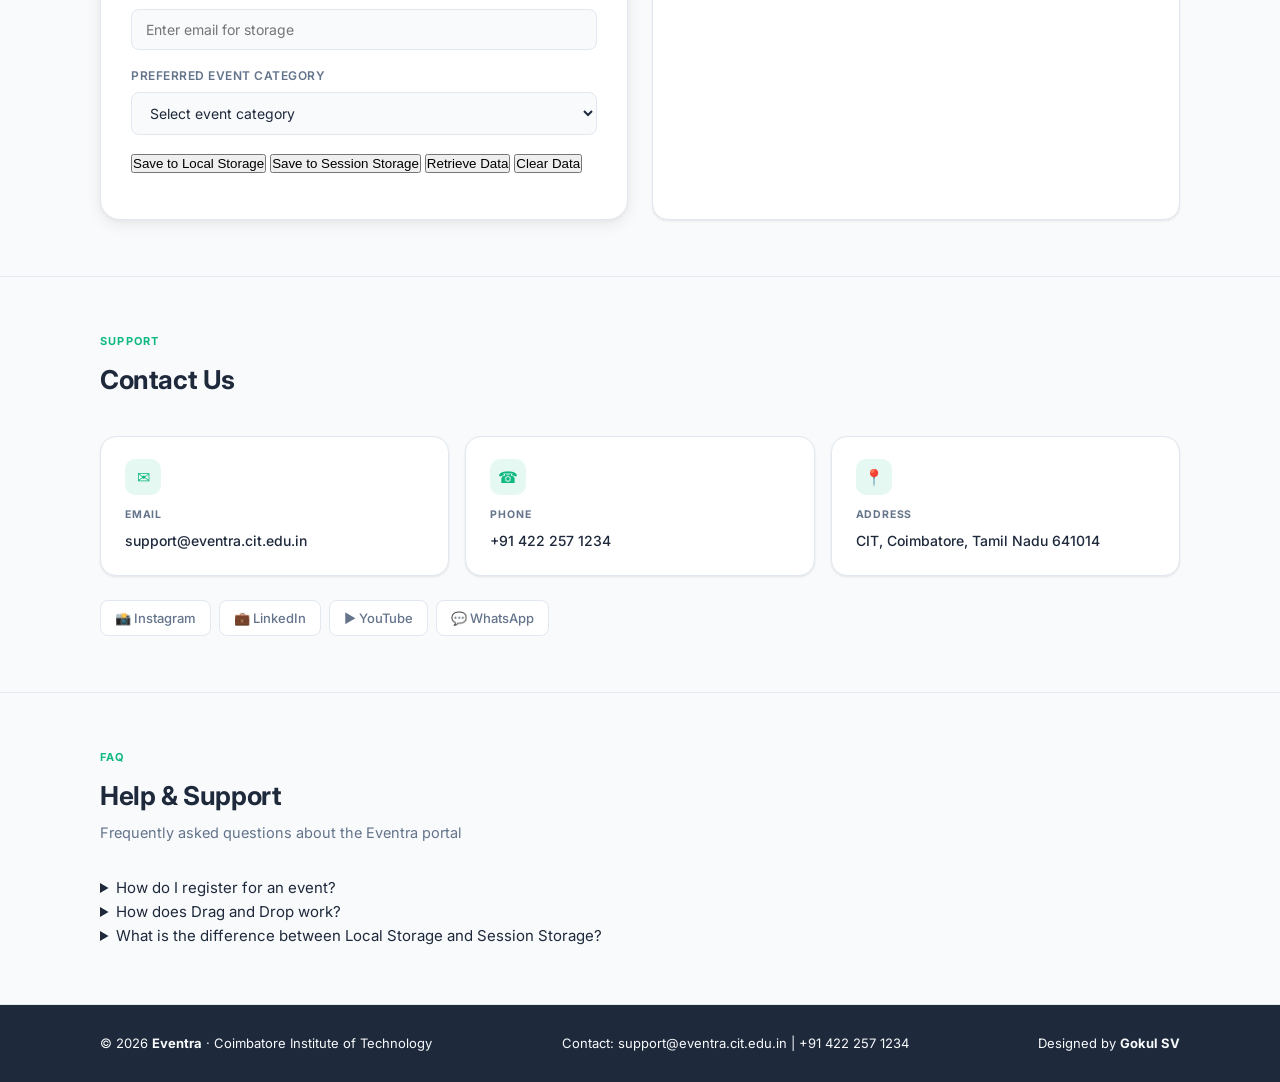
==== commit 0e2efc41: "Update index.html" ====
--- a/index.html
+++ b/index.html
@@ -28,11 +28,11 @@
 
     <nav>
       <a href="#home" class="active">Home</a>
-      <a href="#dashboard">Dashboard</a>
-      <a href="#services">Services</a>
-      <a href="#register">Register</a>
-      <a href="#reports">Reports</a>
+      <a href="#about">About</a>
+      <a href="#services">Features</a>
+      <a href="#storage">Storage</a>
       <a href="#contact">Contact</a>
+      <a href="#help">Help</a>
       <a href="#" class="nav-logout">Logout</a>
     </nav>
 
@@ -158,6 +158,26 @@
   </div>
 </section>
 
+<!-- ABOUT PORTAL -->
+<section id="about" class="compact" style="border-top:1px solid var(--border)">
+  <div class="wrap two-col">
+    <article class="panel">
+      <div class="section-label">About Portal</div>
+      <h2 class="section-title" style="margin-bottom:12px">Eventra Overview</h2>
+      <p>Eventra is a unified Student Event Registration Portal built for the CIT campus. It simplifies event hosting and participation by providing a single, streamlined registration desk for fests, sports meets, cultural celebrations, hackathons, and academic workshops. With Eventra, students can easily manage their registrations in one place, and club organizers get real-time dashboards to manage RSVP queues, confirmations, and attendance tracking.</p>
+    </article>
+    <aside class="panel">
+      <div class="panel-title" style="color:var(--orange); text-transform:uppercase; font-size:11px; letter-spacing:1px; margin-bottom:12px">Why Eventra?</div>
+      <ul class="feature-list">
+        <li><span class="feature-icon">✓</span> Unified Profile registration</li>
+        <li><span class="feature-icon">✓</span> Real-time seat availability</li>
+        <li><span class="feature-icon">✓</span> Instant QR confirmation passes</li>
+        <li><span class="feature-icon">✓</span> Automatic web preference storage</li>
+      </ul>
+    </aside>
+  </div>
+</section>
+
 <!-- DASHBOARD STATS -->
 <section id="dashboard" class="compact">
   <div class="wrap">
@@ -256,6 +276,56 @@
     </div>
   </div>
 </div>
+
+<!-- DRAG & DROP EVENT CATEGORY -->
+<section id="drag-drop-section" class="compact" style="border-top:1px solid var(--border)">
+  <div class="wrap">
+    <div class="section-head">
+      <div class="section-head-text">
+        <div class="section-label">Interactive</div>
+        <h2 class="section-title">Drag &amp; Drop Event Category</h2>
+        <p class="section-sub">Build your customized event pass by dragging a category into the drop zone</p>
+      </div>
+    </div>
+    
+    <div class="two-col">
+      <!-- Drag Sources Panel -->
+      <div class="panel">
+        <div class="panel-title" style="margin-bottom:16px">Available Categories</div>
+        <div class="drag-cards-container">
+          
+          <div class="drag-card" draggable="true" id="cat-technical">
+            <span class="drag-icon">💻</span>
+            <span class="drag-name">Technical Events</span>
+          </div>
+          
+          <div class="drag-card" draggable="true" id="cat-sports">
+            <span class="drag-icon">🏆</span>
+            <span class="drag-name">Sports Events</span>
+          </div>
+          
+          <div class="drag-card" draggable="true" id="cat-cultural">
+            <span class="drag-icon">🎭</span>
+            <span class="drag-name">Cultural Events</span>
+          </div>
+          
+        </div>
+      </div>
+      
+      <!-- Drop Target Panel -->
+      <div class="panel drop-panel" style="display:flex; flex-direction:column">
+        <div class="panel-title" style="margin-bottom:16px">Your Preference</div>
+        <div id="event-drop-zone" class="drop-zone">
+          <div class="drop-zone-content">
+            <div class="drop-icon-placeholder">📥</div>
+            <p class="drop-text">Drop your preferred event category here</p>
+          </div>
+        </div>
+        <div id="drop-success-msg" class="drop-success-msg"></div>
+      </div>
+    </div>
+  </div>
+</section>
 
 <!-- REGISTRATION FORM -->
 <section id="register" class="compact" style="border-top:1px solid var(--border)">
@@ -388,6 +458,66 @@
   </div>
 </section>
 
+<!-- WEB STORAGE SECTION -->
+<section id="storage" class="compact" style="border-top:1px solid var(--border)">
+  <div class="wrap">
+    <div class="section-head">
+      <div class="section-head-text">
+        <div class="section-label">Web Storage</div>
+        <h2 class="section-title">Web Storage Demo</h2>
+        <p class="section-sub">Save and retrieve your Eventra preferences</p>
+      </div>
+    </div>
+    
+    <div class="two-col">
+      <!-- Storage Inputs Card -->
+      <div class="form-card" style="padding:28px 30px; animation:none; margin-bottom:0">
+        <div class="panel-title" style="margin-bottom:20px">Preference Form</div>
+        <div class="form-grid" style="grid-template-columns:1fr; gap:16px">
+          <div>
+            <label class="field-label" for="store-name">Student Name</label>
+            <input type="text" id="store-name" placeholder="Enter name for storage">
+          </div>
+          
+          <div>
+            <label class="field-label" for="store-email">Email Address</label>
+            <input type="email" id="store-email" placeholder="Enter email for storage">
+          </div>
+          
+          <div>
+            <label class="field-label" for="store-pref-event">Preferred Event Category</label>
+            <select id="store-pref-event">
+              <option value="" disabled selected>Select event category</option>
+              <option value="Technical">Technical</option>
+              <option value="Sports">Sports</option>
+              <option value="Cultural">Cultural</option>
+              <option value="Workshop">Workshop</option>
+              <option value="Hackathon">Hackathon</option>
+            </select>
+          </div>
+          
+          <div class="storage-btn-group">
+            <button type="button" class="btn-storage btn-local" id="btn-save-local">Save to Local Storage</button>
+            <button type="button" class="btn-storage btn-session" id="btn-save-session">Save to Session Storage</button>
+            <button type="button" class="btn-storage btn-retrieve" id="btn-retrieve-data">Retrieve Data</button>
+            <button type="button" class="btn-storage btn-clear" id="btn-clear-data">Clear Data</button>
+          </div>
+          
+          <div id="storage-status-msg" class="storage-status-msg"></div>
+        </div>
+      </div>
+      
+      <!-- Storage Results Panel -->
+      <div class="panel" style="display:flex; flex-direction:column">
+        <div class="panel-title" style="margin-bottom:20px">Stored Preferences Result</div>
+        <div id="storage-results-panel" class="storage-results-panel">
+          <div class="no-data-msg">No stored data available.</div>
+        </div>
+      </div>
+    </div>
+  </div>
+</section>
+
 <!-- CONTACT -->
 <section id="contact" class="compact" style="border-top:1px solid var(--border)">
   <div class="wrap">
@@ -419,6 +549,46 @@
       <a class="social-link" href="#">💼 LinkedIn</a>
       <a class="social-link" href="#">▶ YouTube</a>
       <a class="social-link" href="#">💬 WhatsApp</a>
+    </div>
+  </div>
+</section>
+
+<!-- HELP SECTION -->
+<section id="help" class="compact" style="border-top:1px solid var(--border)">
+  <div class="wrap">
+    <div class="section-head">
+      <div class="section-head-text">
+        <div class="section-label">FAQ</div>
+        <h2 class="section-title">Help &amp; Support</h2>
+        <p class="section-sub">Frequently asked questions about the Eventra portal</p>
+      </div>
+    </div>
+    
+    <div class="faq-container">
+      <details class="faq-item">
+        <summary class="faq-question">How do I register for an event?</summary>
+        <div class="faq-answer">
+          <p>To register for an event, scroll to the <strong>Registration</strong> section, fill in your personal details (Name, Email, Phone, Age, DOB, and preferred time), select your skills/interests, and write comments. Click the <strong>Submit Registration</strong> button. Once validated, your profile will be created, and you can participate in campus events.</p>
+        </div>
+      </details>
+      
+      <details class="faq-item">
+        <summary class="faq-question">How does Drag and Drop work?</summary>
+        <div class="faq-answer">
+          <p>In the <strong>Drag &amp; Drop Event Category</strong> section, you can click and hold any of the three event category cards (Technical, Sports, or Cultural) and drag them over the dashed drop zone. Releasing the mouse button will drop the card, which automatically selects that category and syncs it with the Preferred Event Category in the Web Storage section.</p>
+        </div>
+      </details>
+      
+      <details class="faq-item">
+        <summary class="faq-question">What is the difference between Local Storage and Session Storage?</summary>
+        <div class="faq-answer">
+          <p>Both are HTML5 Web Storage mechanisms, but they differ in data persistence:</p>
+          <ul style="margin-left:20px; margin-top:8px; display:flex; flex-direction:column; gap:6px">
+            <li><strong>Local Storage:</strong> Data remains stored in the user's browser indefinitely, even after the browser is closed or restarted.</li>
+            <li><strong>Session Storage:</strong> Data is stored only for the duration of the current browser tab session. Once the tab or browser is closed, the data is completely cleared.</li>
+          </ul>
+        </div>
+      </details>
     </div>
   </div>
 </section>
--- a/style.css
+++ b/style.css
@@ -430,8 +430,10 @@
   color:var(--secondary);text-transform:uppercase;letter-spacing:.5px;
   margin-bottom:7px;
 }
+/* Modified for HTML5 Lab Assignment: added input[type=number], input[type=time], and div[contenteditable="true"] to form field selectors */
 input[type=text],input[type=email],input[type=tel],
-input[type=password],input[type=date],select,textarea{
+input[type=password],input[type=date],input[type=number],
+input[type=time],select,textarea,div[contenteditable="true"]{
   width:100%;
   border:1px solid var(--border);border-radius:var(--radius-sm);
   padding:11px 14px;
@@ -439,17 +441,21 @@
   background:var(--bg);color:var(--primary);
   transition:border-color .2s,box-shadow .2s,background .35s;
 }
-input:focus,select:focus,textarea:focus{
+input:focus,select:focus,textarea:focus,div[contenteditable="true"]:focus{
   outline:none;
   border-color:var(--accent);
   box-shadow:0 0 0 3px rgba(16,185,129,.15);
   background:var(--surface);
 }
-.dark-mode input:focus,.dark-mode select:focus,.dark-mode textarea:focus{
+.dark-mode input:focus,.dark-mode select:focus,.dark-mode textarea:focus,.dark-mode div[contenteditable="true"]:focus{
   box-shadow:0 0 0 3px rgba(52,211,153,.15);
 }
-input.err{border-color:var(--orange)!important;box-shadow:0 0 0 3px rgba(249,115,22,.12)!important}
-textarea{resize:vertical;min-height:80px}
+input.err,div[contenteditable="true"].err{border-color:var(--orange)!important;box-shadow:0 0 0 3px rgba(249,115,22,.12)!important}
+textarea,div[contenteditable="true"]{resize:vertical;min-height:80px}
+div[contenteditable="true"]{
+  overflow-y:auto;
+  white-space:pre-wrap;
+}
 
 .radio-row{display:flex;gap:16px;padding-top:4px;flex-wrap:wrap}
 .radio-option{display:flex;align-items:center;gap:7px;cursor:pointer}
@@ -476,6 +482,15 @@
   transition:border-color .2s,color .2s,background .2s;
 }
 .btn-reset:hover{border-color:var(--secondary);color:var(--primary);background:var(--bg)}
+
+/* Modified for HTML5 Lab Assignment: styled Cancel button to align with portal theme */
+.btn-cancel{
+  background:transparent;color:var(--orange);
+  border:1px solid var(--border);border-radius:var(--radius-md);
+  padding:12px 24px;font-size:14.5px;font-weight:600;cursor:pointer;
+  transition:border-color .2s,color .2s,background .2s;
+}
+.btn-cancel:hover{border-color:var(--orange);background:rgba(249,115,22,.08)}
 
 #toast{
   display:none;position:fixed;bottom:88px;right:24px;
@@ -636,4 +651,4 @@
 
 /* Progress bars are already implemented using progressFill */
 /* Card Hover is already implemented using transform translateY and box-shadow */
-/* Fade/Slide are already implemented using fadeUp and slideRight */+/* Fade/Slide are already implemented using fadeUp and slideRight */
